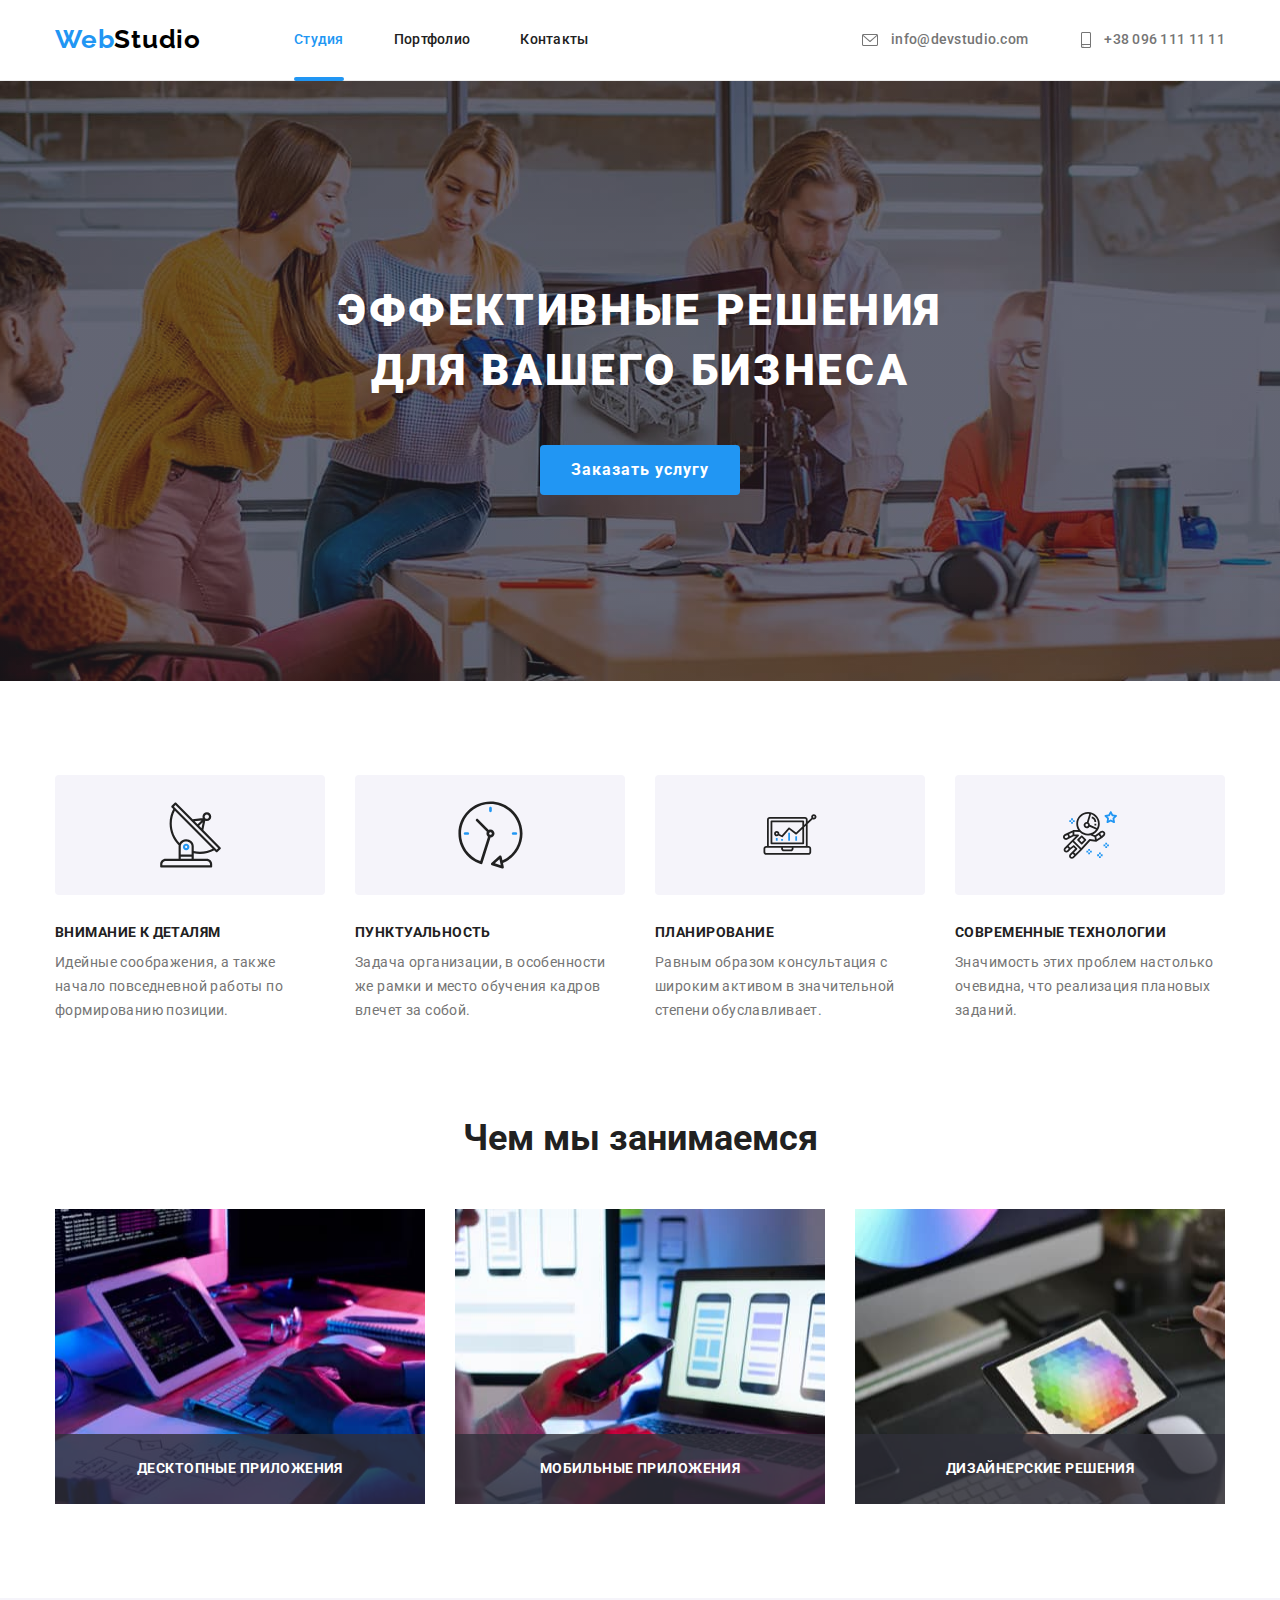
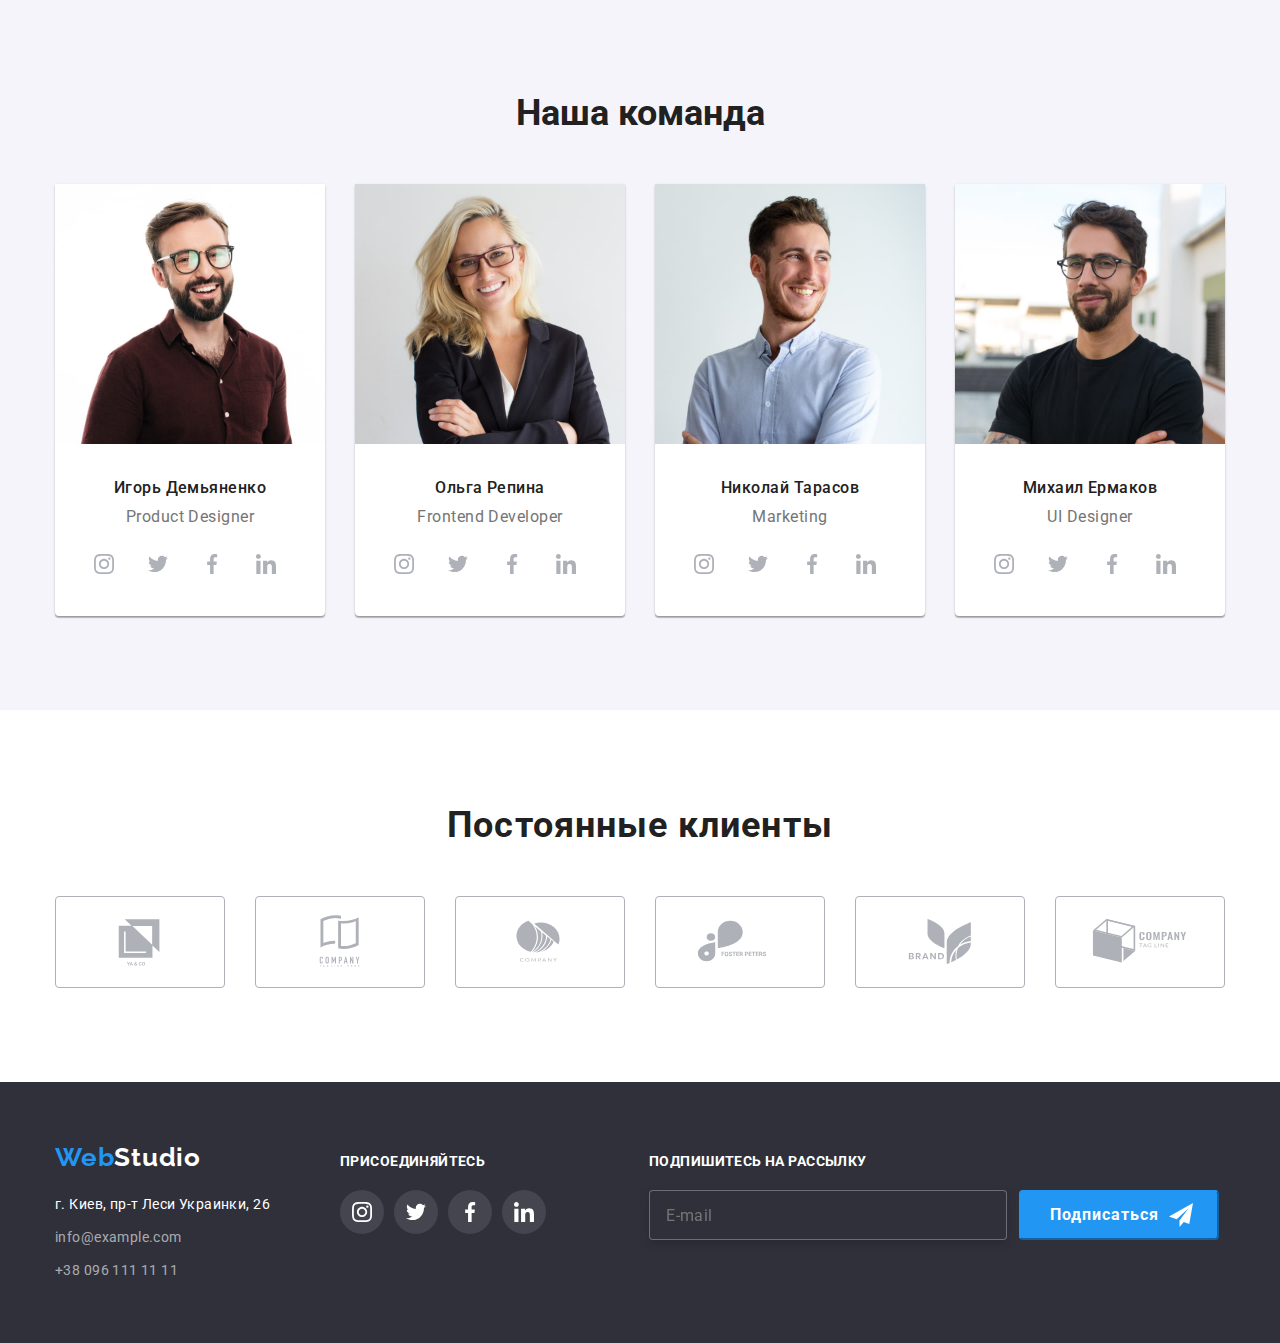
==== index.html @ f4a41630 "copy previous homework" ====
<!DOCTYPE html>
<html lang="ru">
<head>
    <meta charset="UTF-8">
    <meta http-equiv="X-UA-Compatible" content="IE=edge">
    <meta name="viewport" content="width=device-width, initial-scale=1.0">
    <link rel="preconnect" href="https://fonts.googleapis.com">
    <link rel="preconnect" href="https://fonts.gstatic.com" crossorigin>
    <link href="https://fonts.googleapis.com/css2?family=Raleway:wght@700&family=Roboto:wght@400;500;700;900&display=swap"
    rel="stylesheet">
    <link href="https://cdnjs.cloudflare.com/ajax/libs/modern-normalize/1.1.0/modern-normalize.css" rel="stylesheet">
    <link href="css/styles.css" rel="stylesheet">
    <title>Проект</title>
</head>
<body>
    <header class="head">
        <div class="container head-container">
        <nav class="nav-list">
            <a class="logo" href="./index.html" lang="en">
                Web<span class="studio">Studio</span>
            </a>
            <ul class="menu">
                <li class="nav-link"><a href="./index.html" class="navigation-link current">Студия</a></li>
                <li><a href="./portfolio.html" class="navigation-link">Портфолио</a></li>
                <li><a href="./" class="navigation-link">Контакты</a></li>
            </ul>
        </nav>
        <ul class="contact-list">
            <li><a class="mail" href="mailto:info@devstudio.com">
                <svg class="mail-icon" width="16" height="12">
                    <use href="./images/icons.svg#icon-mail"></use>
                </svg> info@devstudio.com</a>
            </li>
            <li><a class="tel" href="tel:+380961111111">
                <svg class="tel-icon" width="10" height="16">
                    <use href="./images/icons.svg#icon-tel"></use>
                </svg>+38 096 111 11 11</a></li>
        </ul>
        </div>
    </header>
    <main>
        <section class="banner">
            <div class="hero-container">
            <h1 class="text-logo">ЭФФЕКТИВНЫЕ РЕШЕНИЯ ДЛЯ ВАШЕГО БИЗНЕСА</h1>
            <button type="button" class="hero-button" data-modal-open>Заказать услугу</button>
            </div>
        </section>

        <section class="section feature-section">
            <div class="container feature-cont">
            <h2 class="visualy-hidden"></h2>
            <ul class="features">
                <li class="feature-list">
                    <div class="feature-icon">
                    <svg class="feature-item" width="65" height="70">
                        <use href="./images/icons.svg#icon-antenna"></use>
                    </svg>
                    </div>
                    <h3>Внимание к деталям</h3>
                    <p>Идейные соображения, а также начало повседневной работы по формированию позиции.</p>
                </li>

                <li class="feature-list">
                    <div class="feature-icon">
                        <svg class="feature-item" width="67" height="70">
                            <use href="./images/icons.svg#icon-clock"></use>
                        </svg>
                    </div>
                    <h3>Пунктуальность</h3>
                    <p>Задача организации, в особенности же рамки и место обучения кадров влечет за собой.</p>
                </li>

                <li class="feature-list">
                    <div class="feature-icon">
                        <svg class="feature-item" width="70" height="53">
                            <use href="./images/icons.svg#icon-diagram" ></use>
                        </svg>
                    </div>
                    <h3>Планирование</h3>
                    <p>Равным образом консультация с широким активом в значительной степени обуславливает.</p>
                </li>

                <li class="feature-list">
                    <div class="feature-icon">
                        <svg class="feature-item" width="54" height="60">
                            <use href="./images/icons.svg#icon-astronaut"></use>
                        </svg>
                    </div>
                    <h3>Современные технологии</h3>
                    <p>Значимость этих проблем настолько очевидна, что реализация плановых заданий.</p>
                </li>
            </ul>
            </div>
        </section>

        <section class="section">
            <div class="container work-container">
            <h2 class="work-header">Чем мы занимаемся</h2>
            <ul class="work-list">
                <li class="work-list-items">
                        <img src="./images/layout.jpg" alt="layout" width="370" height="295">
                        <div class="description">
                            <p>ДЕСКТОПНЫЕ ПРИЛОЖЕНИЯ</p>
                        </div>
                </li>

                <li class="work-list-items">
                <img src="./images/mobile.jpg"
                alt="mobile"
                width="370"
                height="295">
                <div class="description">
                    <p>МОБИЛЬНЫЕ ПРИЛОЖЕНИЯ</p>
                </div>
                </li>

                <li class="work-list-items">
                <img src="./images/design.jpg"
                alt="design"
                width="370"
                height="295">
                <div class="description">
                    <p>ДИЗАЙНЕРСКИЕ РЕШЕНИЯ</p>
                </div>
                </li>
            </ul>
            </div>
        </section>

        <section class="command section">
            <div class="container comm-container">
            <h2 class="comm-header">Наша команда</h2>
            <ul class="comm-list">
            <li class="individ">
                <img src="./images/photo1.jpg" alt="работник1" width="270"/>
                <div class="name-prof">
                <h3>Игорь Демьяненко</h3>
                <p>Product Designer</p>
                    <ul class="social-links">
                    <li class="social-item">
                        <a href="">
                            <svg width="20" height="20">
                                <use href="./images/icons.svg#icon-instagram"></use>
                            </svg>
                        </a>
                    </li>
                    <li class="social-item">
                        <a href="">
                        <svg width="20" height="20" >
                            <use href="./images/icons.svg#icon-twitter"></use>
                            </a>
                        </svg>
                        
                    </li>
                    <li class="social-item">
                        <a href="">
                            <svg width="20" height="20">
                                <use href="./images/icons.svg#icon-facebook"></use>
                            </svg>
                        </a>
                    </li>
                    <li class="social-item">
                        <a href="">
                            <svg  width="20" height="20">
                                <use href="./images/icons.svg#icon-linkedin"></use>
                            </svg>
                        </a>
                    </li>
                    </ul>
                </div>
            </li>
            <li class="individ">
                <img src="./images/photo2.jpg" alt="работник2" width="270"/>
                <div class="name-prof">
                <h3>Ольга Репина</h3>
                <p>Frontend Developer</p>
                    <ul class="social-links">
                        <li class="social-item">
                            <a href="">
                                <svg width="20" height="20">
                                    <use href="./images/icons.svg#icon-instagram"></use>
                                </svg>
                            </a>
                        </li>
                        <li class="social-item">
                            <a href="">
                            <svg width="20" height="20"> 
                                    <use href="./images/icons.svg#icon-twitter"></use>     
                            </svg>
                            </a>
                        </li>
                        <li class="social-item">
                            <a href="">
                                <svg width="20" height="20">
                                    <use href="./images/icons.svg#icon-facebook"></use>
                                </svg>
                            </a>
                        </li>
                        <li class="social-item">
                            <a href="">
                                <svg width="20" height="20">
                                    <use href="./images/icons.svg#icon-linkedin"></use>
                                </svg>
                            </a>
                        </li class="social-item">
                    </ul>
                </div>
            </li>
            <li class="individ">
                <img src="./images/photo3.jpg" alt="работник3" width="270"/>
                <div class="name-prof">
                <h3>Николай Тарасов</h3>
                <p>Marketing</p>
                    <ul class="social-links">
                        <li class="social-item">
                            <a href="" >
                                <svg width="20" height="20">
                                    <use href="./images/icons.svg#icon-instagram"></use>
                                </svg>
                            </a>
                        </li>
                        <li class="social-item">
                            <a href="">
                            <svg width="20" height="20">
                                    <use href="./images/icons.svg#icon-twitter"></use>
                            </svg>
                            </a>
                        </li>
                        <li class="social-item">
                            <a href="">
                                <svg width="20" height="20">
                                    <use href="./images/icons.svg#icon-facebook"></use>
                                </svg>
                            </a>
                        </li>
                        <li class="social-item">
                            <a href="">
                                <svg width="20" height="20">
                                    <use href="./images/icons.svg#icon-linkedin"></use>
                                </svg>
                            </a>
                        </li class="social-item">
                    </ul>
                </div>
            </li>
            <li class="individ">
                <img src="./images/photo4.jpg" alt="работник4" width="270"/>
                <div class="name-prof">       
                <h3>Михаил Ермаков</h3>
                <p>UI Designer</p>
                    <ul class="social-links">
                        <li class="social-item">
                            <a href="">
                                <svg width="20" height="20">
                                    <use href="./images/icons.svg#icon-instagram"></use>
                                </svg>
                            </a>
                        </li>
                        <li class="social-item">
                            <a href="">
                            <svg width="20" height="20">
                                    <use href="./images/icons.svg#icon-twitter"></use>
                            </svg>
                            </a>
                        </li>
                        <li class="social-item">
                            <a href="">
                                <svg width="20" height="20">
                                    <use href="./images/icons.svg#icon-facebook"></use>
                                </svg>
                            </a>
                        </li>
                        <li class="social-item">
                            <a href="">
                                <svg width="20" height="20">
                                    <use href="./images/icons.svg#icon-linkedin"></use>
                                </svg>
                            </a>
                        </li>
                    </ul>
                </div>
            </li>
        </ul>
        </div>
        </section>
        <section class="section">
            <div class="container" >
                <h2 class="client-header">Постоянные клиенты</h2>
                <ul class="client-list">
                    <li class="client-pozition">
                        <a href="">
                        <svg width="106" height="60">
                            <use href="./images/icons.svg#icon-clientone"></use>
                        </svg>
                        </a>
                    </li>
                    <li class="client-pozition">
                        <a href="">
                            <svg width="106" height="60">
                                <use href="./images/icons.svg#icon-clienttwo"></use>
                            </svg>
                        </a>
                    </li>
                    <li class="client-pozition">
                        <a href="">
                            <svg width="106" height="60">
                                <use href="./images/icons.svg#icon-clientthree"></use>
                            </svg>
                        </a>
                    </li>
                    <li class="client-pozition">
                        <a href="">
                            <svg width="106" height="60">
                                <use href="./images/icons.svg#icon-clientfour"></use>
                            </svg>
                        </a>
                    </li>
                    <li class="client-pozition">
                        <a href="">
                            <svg width="106" height="60">
                                <use href="./images/icons.svg#icon-clientfive"></use>
                            </svg>
                        </a>
                    </li>
                    <li class="client-pozition">
                        <a href="">
                            <svg width="106" height="60">
                                <use href="./images/icons.svg#icon-clientsix"></use>
                            </svg>
                        </a>
                    </li>
                </ul>
            </div>
        </section>
    </main>
    <footer class="footer">
            <div class="container foot-container">
                <div>
                <a class="logo" href="/">Web<span class="webfoot">Studio</span></a>
                <address class="adress">
                    <ul class="contacts">
                        <li><a class="atext" href="https://bit.ly/3pXMvUd" target="_blank" rel="noopener noreferrer">г.
                                Киев,
                                пр-т
                                Леси Украинки, 26</a> </li>
                        <li><a class="link" href="mailto:info@devstudio.com">info@example.com</a> </li>
                        <li><a class="link" href="tel:+380961111111">+38 096 111 11 11</a> </li>
                    </ul>
                </address>
                </div>
                <div class="links-container">
                <h3>ПРИСОЕДИНЯЙТЕСЬ</h3>
                <ul class="links-list">
                    <li class="links-item">
                        <a href="">
                            <svg width="20" height="20">
                                <use href="./images/icons.svg#icon-instagram"></use>
                            </svg>
                        </a>
                    </li>
                    <li class="links-item">
                        <a href="">
                            <svg width="20" height="20">
                                <use href="./images/icons.svg#icon-twitter"></use>
                            </svg>
                        </a>
                    </li>
                    <li class="links-item">
                        <a href="">
                            <svg width="20" height="20">
                                <use href="./images/icons.svg#icon-facebook"></use>
                            </svg>
                        </a>
                    </li>
                    <li class="links-item">
                        <a href="">
                            <svg width="20" height="20">
                                <use href="./images/icons.svg#icon-linkedin"></use>
                            </svg>
                        </a>
                    </li>
                </ul>
                </div>
                <div class="email-form">
                    
                        <h3>ПОДПИШИТЕСЬ НА РАССЫЛКУ</h3>
                    <form class="form">
                        <input type="email" name="email" id="user-email" placeholder="E-mail">
                        <button type="submit" class="submit">
                            <span class="submit-text">Подписаться</span>
                            <svg width="24" height="24">
                                <use href="./images/icons.svg#icon-send"></use>
                            </svg>
                        </button>
                    </form>
                    
                </div>
            </div>
                

    </footer>
    <div class="backdrop is-hidden" data-modal>
        <div class="modal">
            <button type="button" class="close" data-modal-close>
                <svg class="close-icon">
                    <use href="./images/icons.svg#icon-close" width="11" height="11"></use>
                </svg>
            </button>
            <p class="modal-title">Оставьте свои данные, мы вам перезвоним</p>
            <form name="feedback-form" class="modal-form">
                <div class="modal-inner">
                    <label for="user-name" class="modal-label">Имя</label>
                    <div class="modal-inner">
                        <input id="user-name" type="text" class="modal-input">
                        <svg class="modal-icon" width="18" height="18">
                            <use href="./images/icons.svg#person-black"></use>
                        </svg>
                    </div>
                </div>
                <div class="modal-inner">
                    <label for="user-name" class="modal-label">Телефон</label>
                    <div class="modal-inner">
                        <input id="user-name" type="tel" class="modal-input">
                        <svg class="modal-icon" width="18" height="18">
                            <use href="./images/icons.svg#phone-black"></use>
                        </svg>
                    </div>
                </div>
                <div class="modal-inner">
                    <label for="user-name" class="modal-label">Почта</label>
                    <div class="modal-inner">
                        <input id="user-name" type="email" class="modal-input">
                        <svg class="modal-icon" width="18" height="18">
                            <use href="./images/icons.svg#email-black"></use>
                        </svg>
                    </div>
                </div>
                <div class="modal-inner">
                    <label for="user-name" class="modal-label">Комментарий</label>
                    <textarea name="comment" class="textarea" placeholder="Введите текст"></textarea>
                </div>
                <label class="checkbox-label">
                    <input type="checkbox" class="checkbox">
                        <svg width="16" height="15" class="checkbox-icon">
                            <use href="./images/icons.svg#iconcheck" class="icon-one" opacity="0"></use>
                            <use href="./images/icons.svg#icon-not-check" class="icon-two" opacity="1" ></use>
                        </svg>
                    <span class="terms-text">
                    Соглашаюсь с рассылкой и принимаю
                    <a href="/" class="terms">Условия договора</a></span>
                </label>
            </form>
            
            <button type="submit" class="submitted">Отправить</button>
            
            
        </div>
    </div>
    <script src="./js/modal.js"></script>
</body>
</html>
---- css/styles.css ----
:root {
    --bodyback: #e5e5e5;
    --headback: #ffffff;
    --footback: #2F303A;
    --textcolor: #757575;
    --headtextcolor: #212121;
    --logocolor: #2196F3;
    --buttoncolor:#2196F3;
    --buttontext:#ffffff;
    --studiocolor:#000000;
    --backforteamlist:#f5f4fa;
    --buttonhover: #188ce8;
    --buttonnohover: #f5f4fa;
    --webfoot:#ffffff;
    --buttonmenucolor:#212121;
    --border-bottom:#ECECEC;
    --iconcolor: #AFB1B8;
    --iconhover:#2196F3;
}
body{
    font-family:'Roboto',sans-serif;
    color: var(--textcolor);
}
/*General*/
a{
    text-decoration: none;
    color: var(--headtextcolor);
}
li{
    list-style-type: none;
}
h1,
h3,
p,
ul,
a {
    margin: 0;
    padding: 0;
    list-style-type: none;
}
.container{
    width: 1200px;
    padding: 0px 15px 0px 15px;
    margin-left: auto;
    margin-right: auto;
    
}

.section{
    padding-top: 94px;
    padding-bottom: 94px;
}

/*index Header */
.head{
    background-color: var(--headback);
    color:var(--headtextcolor);
    font-weight:500;
    font-size:14px;
    line-height:1.14;
    letter-spacing:0.02em;
    border-bottom: 1px solid var(--border-bottom);
}
.logo {
    font-family: 'Raleway';
    font-weight: 700;
    font-size: 26px;
    line-height: 1.19;
    letter-spacing: 0.03em;
    color: var(--logocolor);
    padding-top: 24px;
    padding-bottom: 25px;
}

.studio{
    color: var(--studiocolor);
}
.menu{
    margin-left: 93px;
    
}
.head-container{
    width: 1200px;
    display: flex;
    align-items: center;
    margin-left: auto;
    margin-right: auto;
}
.nav-list{
    display: flex;
    align-items: center;
   
    
}
.nav-list>ul{
    display: flex;
    align-items: center;
}

.contact-list{
    display: flex;
    margin-left: auto;
}
.mail{
    display: flex;
    align-items: center;
    color: var(--textcolor);
    transition:color 250ms cubic-bezier(0.4, 0, 0.2, 1);
}
.mail-icon{
    fill:var(--textcolor);
    width: 22px;
    height:16px;
    margin-right: 10px;
    transition: stroke 250ms cubic-bezier(0.4, 0, 0.2, 1);
}
.mail:hover,.mail:focus{
    stroke: var(--logocolor);
    stroke-width: 2px;
}
.navigation-link.current{
    color: var(--logocolor);
    transition: color 250ms cubic-bezier(0.4, 0, 0.2, 1);
}
.nav-link{
    position: relative;
}
.nav-link::after{
    
    display: block;
    position: absolute;
    content: '';
    margin-top: 29px;
    height: 4px;
    width: 100%;
    background-color: var(--logocolor);
    border-radius: 2px;
}
.menu>li:not(:first-child){
    margin-left: 50px;
}
.navigation-link{
    transition: color 250ms cubic-bezier(0.4, 0, 0.2, 1);
}
.navigation-link:focus,.navigation-link:hover{
    color: var(--logocolor);
}
.contact-list{
    margin-right: 0;
    margin-left: auto;
}
.mail:hover,.mail:focus{
    color: var(--logocolor);
}
.tel:hover,
.tel:focus {
    color: var(--logocolor);
}
.tel{
    display: flex;
    align-items: center;
    color: var(--textcolor);
    margin-left: 50px;
    transition: color 250ms cubic-bezier(0.4, 0, 0.2, 1),
    stroke 250ms cubic-bezier(0.4, 0, 0.2, 1);

}
.tel-icon{
    fill: currentColor;
    width: 16px;
    height: 16px;
    margin-right: 10px;
    transition: fill 250ms cubic-bezier(0.4, 0, 0.2, 1),
    stroke 250ms cubic-bezier(0.4, 0, 0.2, 1);
}
.tel:hover,.tel:focus{
    fill:var(--logocolor);
    stroke: var(--logocolor);
    stroke-width: 2px;
}

/* Main */

.banner{
    margin-left: auto;
    margin-right: auto;
    padding-top: 200px;
    padding-bottom: 200px;
    
    background-image: linear-gradient(to right, rgba(47, 48, 58, 0.4), rgba(47, 48, 58, 0.4)), url('../images/command.jpg');
    height: 600px;
    max-width: 1600px;
    background-size: cover;
    background-position: center;
    background-repeat: no-repeat;
    background-color: var(--footback);
    
    font-weight:900;
    font-size: 44px;
    line-height:1.36;
    letter-spacing: 0.06em;
    text-transform: uppercase;
    color: var(--headback);
    
}
.visualy-hidden{
    position: absolute;
    width: 1px;
    height: 1px;
    margin: -1px;
    border: 0;
    padding: 0;
 
    white-space: nowrap;
    clip-path: inset(100%);
    clip: rect(0 0 0 0);
    overflow: hidden;
}
.hero-container{
    margin-left: auto;
    margin-right: auto;
    text-align: center;
}
.text-logo{
    margin: 0 auto;
    display: block;
    width: 696px;
    font-weight: 900;
    font-size: 44px;
    line-height: 1.36;
    margin-bottom: 30px;
}
.hero-button{
    margin: 0 auto;
    width: 200px;
    height: 50px;
    outline-style: none;
    border-width: 0px;
    min-width: 200px;
    cursor: pointer;
        background: var(--buttoncolor);
        color: var(--buttontext);
        font-family: 'Roboto';
        font-weight: 700;
        font-size: 16px;
        line-height: 1.9;
        text-align: center;
        letter-spacing: 0.06em;
        border-radius: 4px;
    transition: color 250ms cubic-bezier(0.4, 0, 0.2, 1),
    box-shadow 250ms cubic-bezier(0.4, 0, 0.2, 1),
    background-color 250ms cubic-bezier(0.4, 0, 0.2, 1);
}
.hero-button:hover,
.hero-button:focus{
    box-shadow: 0px 4px 4px rgba(0, 0, 0, 0.15);
    background-color: var(--buttonhover);
    color:var(--headback);
}
.feature-section{
    padding-bottom: 0;
}
.feature-cont{
    display: flex;
    align-items: center;
    margin-left: auto;
    margin-right: auto;
    
}
.features{
    display: flex;
    align-items: left;
    padding: 0;
    margin: 0;
    list-style: none;
}
.features>.feature-list{
    flex-basis: calc(100%/4);
}
.features>.feature-list:not(:last-child){
    margin-right:30px;
}
.feature-icon{
    display: flex;
    align-items: center;
    justify-content: center;
    width: 270px;
    height: 120px;
    background-color: var(--backforteamlist);
    margin-bottom: 30px;
    border-radius: 4px;
    
}
.feature-item{
    fill: currentColor;
}

.features h3{
    color:var(--headtextcolor);
    font-weight: 700;
    font-size: 14px;
    line-height: 1.14;
    letter-spacing: 0.03em;
    text-transform: uppercase;
}
.features p{
    width: 270px;
    margin-top: 10px;
    color: var(--textcolor);
    font-size: 14px;
    line-height: 1.71;
    letter-spacing: 0.03em;
}
/*Работа*/
.work-container{
    display: block;
    width: 1200px;
    margin-left: auto;
    margin-right: auto;
}
.work-header{
    color: var(--headtextcolor);
    font-weight: 700;
    font-size: 36px;
    line-height: 1.17;
    text-align: center;
    margin-bottom: 50px;
    margin-top: 0;
}
.work-list{
    display: flex;
    padding: 0;
}
.work-list-items{
    display: flex;
    align-items: center;
    flex-basis: calc(100/3);
    position: relative;

}
.work-list-items:not(:last-child) {
    margin-right: 30px;
}
.description{
    position: absolute;
    bottom: 0;
    right: 0;
    width: 100%;

    padding-top: 27px;
    padding-bottom: 27px;
    font-weight: 700;
    font-size: 14px;
    line-height: 1.14;
    text-align: center;
    letter-spacing: 0.03em;
    text-transform: uppercase;
    color: var(--buttontext);
    background: rgba(47, 48, 58, 0.8);
}
/*Команда*/
.command{
    background-color: var(--backforteamlist);
    padding-bottom: 94px;
}
.comm-container{
    margin-left: auto;
    margin-right: auto;
}
.command h3{
    font-weight: 500;
    font-size: 16px;
    line-height: 1.19;
    letter-spacing: 0.03em;
    color: var(--headtextcolor);
    margin-bottom: 10px;
}
.command p{
    font-size: 16px;
    line-height: 1.19;
    letter-spacing:0.03em;
    color: var(--textcolor);
    margin-bottom: 16px;
}
.comm-header{
    color: var(--headtextcolor);
    font-weight: 700;
    font-size: 36px;
    line-height: 1.17;
    text-align: center;
    margin-top: 0;
    margin-bottom: 50px;
    
}
.comm-list{
    display: flex;
    
}
.individ{
    text-align: center;
    display: block;
    box-shadow: 0px 1px 3px rgba(0, 0, 0, 0.12), 0px 1px 1px rgba(0, 0, 0, 0.14), 0px 2px 1px rgba(0, 0, 0, 0.2);
    border-radius: 0px 0px 4px 4px;
    background: var(--webfoot);
}
.individ:not(:last-child){
    margin-right: 30px;
}
.name-prof{
    padding-top: 30px;
    padding-bottom: 30px;
    
}

.social-links{
    display: flex;
    padding: 0;
    align-items: center;
    justify-content: center;
    
    
}
.social-item{
    display: flex;
    width: 44px;
    height: 44px;
    margin-right: 10px;
    background-color: var(--buttontext);
    border-radius: 50%;
    
    
}
.social-item>a{
    display: flex;
    width: 100%;
    height: 100%;
    align-items: center;
    justify-content: center;
    border-radius: 50%;
    fill: var(--iconcolor);
    transition: fill 250ms cubic-bezier(0.4, 0, 0.2, 1),
    background-color 250ms cubic-bezier(0.4, 0, 0.2, 1);
   

}
.social-item>a:hover,
.social-item>a:focus{
    fill: var(--buttontext);
    background-color: var(--iconhover);
    
}
.client-header{
    margin-top: 0;
    margin-bottom: 50px;
    text-align: center;

    color: var(--headtextcolor);
    font-weight: 700;
    font-size: 36px;
    line-height: 1.17;
    letter-spacing: 0.03em;
}
.client-list{
    display: flex;
    flex-basis: calc(100%/6);
    

    
}
.client-pozition{
    display:flex;
    
    width: 170px;
    height: 92px;
    transition:border-color 250ms cubic-bezier(0.4, 0, 0.2, 1);
}
.client-pozition:not(:last-child){
    margin-right: 30px;
}
.client-pozition:hover{
    border-color: var(--iconhover);
}
.client-pozition:focus{
    border-color: var(--iconhover);
}
.client-pozition>a{
    display: flex;
    cursor: pointer;
    width: 100%;
    height: 100%;
    border-radius: 4px;
    border: 1px solid var(--iconcolor);
    align-items: center;
    justify-content: center;
    fill: var(--iconcolor);
    transition: fill 250ms cubic-bezier(0.4, 0, 0.2, 1),
    border-color 250ms cubic-bezier(0.4, 0, 0.2, 1);

}
.client-pozition>a:hover,.client-pozition>a:focus{
    fill: var(--iconhover);
    border-color: var(--iconhover);
    
}
.footer{
display: flex;
background-color: var(--footback);
padding-top: 60px;
padding-bottom: 60px;
transition: text-decoration 250ms cubic-bezier(0.4, 0, 0.2, 1),
text-decoration-color 250ms cubic-bezier(0.4, 0, 0.2, 1);

}
.foot-container{
    display: flex;
    margin-left: auto;
    margin-right: auto;
}
.webfoot{
    color: var(--webfoot);
}
.adress{
    list-style: none;
    font-style: normal;
    font-size: 14px;
    line-height: 1.71;
    letter-spacing: 0.03em;
    color: rgba(255, 255, 255,0.6);
    margin-top: 20px;  
}
.contacts{
    list-style: none;
}
.contacts>li:not(:last-child){
    margin-bottom: 9px;
}

.atext{
    font-size: 14px;
    line-height: 1.71;
    letter-spacing: 0.03em;
    color: var(--headback);
    text-decoration: none;
    margin-bottom: 9px;
}
.link{
    font-size: 14px;
    line-height: 1.71;
    letter-spacing: 0.03em;
    color: rgba(255, 255, 255, 0.6);
}
.links-container{
    padding: 0;
    margin-left: 70px;
    margin-top: 12px;
}  
.links-container>h3{
    font-weight: 700;
    font-size: 14px;
    line-height: 1.14;
    letter-spacing: 0.03em;
    text-transform: uppercase;
    color: var(--buttontext);
}
.links-list{
    display: flex;
    margin-top: 20px;
}
.links-item{
    display: flex;
    margin-right: 10px;
    width: 44px;
    height: 44px;
    background-color: rgba(255, 255, 255, 0.1);
    border-radius: 50%;
    transition: background-color 250ms cubic-bezier(0.4, 0, 0.2, 1);
   
}
.links-item>a{
    display: flex;
    width: 100%;
    height: 100%;
    align-items: center;
    justify-content: center;
    fill: var(--buttontext);
    border-radius: 50%;
    transition: background-color 250ms cubic-bezier(0.4, 0, 0.2, 1);

}
.links-item:hover,.links-item:focus{
    background-color: var(--iconhover);
}
.links-item>a:hover,.links-item>a:focus{
    background-color: var(--iconhover);
    
}
.footer a:hover,
.footer a:focus{
    text-decoration: underline;
    text-decoration-color: var(--buttonhover);
}
.email-form{
    margin-left: 93px;
    margin-top: 12px;
    
}
.form{
    display: flex;
}
.email-form h3{
    font-weight: 700;
    font-size: 14px;
    line-height: 1.14;
    letter-spacing: 0.03em;
    text-transform: uppercase;
    color: var(--buttontext);
    margin-bottom: 20px;
}
.form input{
    width: 358px;
    height: 50px;
    left: 815px;
    top: 2787px;
    padding-top: 15px;
    padding-left: 16px;
    padding-bottom: 15px;

    background: #2F303A;
    border: 1px solid rgba(255, 255, 255, 0.3);
    filter: drop-shadow(0px 4px 4px rgba(0, 0, 0, 0.15));
    border-radius: 4px;

    font-weight: 400;
    font-size: 16px;
    line-height: 1.25;
    /* identical to box height, or 125% */
    display: flex;
    align-items: center;
    letter-spacing: 0.03em;
    color: rgba(255, 255, 255, 0.6);
}
.submit{
    cursor: pointer;
    display: flex;
    margin-left: 12px;
    width: 200px;
    height: 50px;
    padding-top: 10px;
    padding-bottom: 10px;
    padding-left: 29px;

    align-items: center;
    background: #2196F3;
    border-radius: 4px;
    border-color: #2196F3;
    fill: var(--webfoot);

    transition: color 250ms cubic-bezier(0.4, 0, 0.2, 1),
    box-shadow 250ms cubic-bezier(0.4, 0, 0.2, 1),
    background-color 250ms cubic-bezier(0.4, 0, 0.2, 1);
}
.submit:hover,.submit:focus{
    box-shadow: 0px 4px 4px rgba(0, 0, 0, 0.15);
    background-color: var(--buttonhover);
    color: var(--headback);
}
.submit-text{
    margin-right: 10px;
    font-weight: 700;
        font-size: 16px;
        line-height: 1.9;
        letter-spacing: 0.06em;
        color: #FFFFFF;
}

.backdrop {
    position: fixed;
    top: 0;
    left: 0;
    width: 100%;
    height: 100%;

    background: rgba(0, 0, 0, 0.2);
    opacity: 1;
    transition: opacity 250ms cubic-bezier(0.4, 0, 0.2, 1);

}

.backdrop.is-hidden {
    visibility: 0;
    opacity: 0;
    pointer-events: none;

}

.modal {
    position: absolute;
    top: 50%;
    left: 50%;
    transform: translate(-50%, -50%) scale(1);
    transition: transform 250ms cubic-bezier(0.4, 0, 0.2, 1);

    width: 528px;
    padding: 40px;
    max-height: 581px;
    height: 100%;
    background: #fff;
    box-shadow: 0px 1px 3px rgba(0, 0, 0, 0.12), 0px 1px 1px rgba(0, 0, 0, 0.14), 0px 2px 1px rgba(0, 0, 0, 0.2);
    border-radius: 4px;
}

.modal-title{
    font-weight: 700;
    font-size: 20px;
    line-height: 1.15;
    text-align: center;
    letter-spacing: 0.03em;
    color: #212121;

    margin-bottom: 12px;
}
.modal-form{
    display: flex;
    flex-direction: column;
}
.modal-label{
    position: relative;
    font-weight: 400;
    font-size: 12px;
    line-height: 1.17;
    letter-spacing: 0.01em;
    color: #757575;
    margin-bottom: 4px;
    
}
.modal-inner{
    display: flex;
    flex-direction: column;
    position: relative;
    width: 100%;
    
}
.modal-inner:not(:last-child){
    margin-bottom: 10px;
}
.modal-input{
    height: 40px;
    padding-left: 42px;
    border: 1px solid rgba(33, 33, 33, 0.2);
    border-radius: 4px;
    transition: border 250ms cubic-bezier(0.4, 0, 0.2, 1);
    cursor: pointer;
}
.modal-icon{
    width: 18px;
    height: 18px;
    position: absolute;
    top: 50%;
    transform: translateY(-50%);
    left: 15px;
    transition: fill 250ms cubic-bezier(0.4, 0, 0.2, 1);
    
}
.modal-input:focus,
.modal-input:hover{
    border-color: var(--iconhover);
}
.modal-input:focus + .modal-icon,
.modal-input:hover + .modal-icon {
    fill: var(--iconhover);
}

.textarea{
    height: 120px;
    resize: none;
    cursor: pointer;
    padding: 12px 16px;
    margin-bottom: 20px;
    transition: border-color 250ms cubic-bezier(0.4, 0, 0.2, 1);
    border: 1px solid rgba(33, 33, 33, 0.2);
    border-radius: 4px;
}
.textarea::placeholder{
    font-weight: 400;
    font-size: 12px;
    line-height: 1.17;
    letter-spacing: 0.01em;
    color: rgba(117, 117, 117, 0.5);
}
.textarea:hover,
.textarea:focus{
    border-color: var(--iconhover);
}
.checkbox-label{
    display: inline;
position: relative;
    display: flex;
    margin-bottom: 30px;
   
}
.checkbox{
    display: inline;
    appearance: none;
}
.checkbox-icon{
    position: absolute;
    top: 50%;
    transform: translateY(-50%);
        width: 16px;
        height: 15px;
    margin-right: 5px;
    margin-left: 12px;
        
}
.terms-text{
    margin-left: 36px;
    font-weight: 400;
    font-size: 14px;
    line-height: 1.71;
    letter-spacing: 0.03em;
    color: var(--textcolor);
    text-align: center;
}
.checkbox:checked+.checkbox-icon .icon-one {
    opacity: 1
}
.checkbox:checked+.checkbox-icon .icon-two {
    opacity: 0
}
.terms{
    text-decoration: underline;
    margin-left: 1px;
    color: var(--buttoncolor);
}
.submitted{
    background: var(--buttoncolor);
    border-color: var(--buttoncolor);
    border-radius: 4px;
    padding: 10px 55px;
    display: flex;
    margin-left: auto;
    margin-right: auto;

    font-weight: 700;
    font-size: 16px;
    line-height: 30px;
    text-align: center;
    letter-spacing: 0.06em;
    color: var(--buttontext);
    transition: background 250ms cubic-bezier(0.4, 0, 0.2, 1);

}
.submitted:hover,.submitted:focus{
    background: var(--buttonhover);
    box-shadow: 0px 4px 4px rgba(0, 0, 0, 0.15);

}
.backdrop.is-hidden .modal{
    transform: translate(-50%, -50%) scale(1.1);
}

.close {
    position: absolute;
    display: flex;
    top: 8px;
    right: 8px;
    transform: translate(-8%, -8%);
    justify-content: center;
    align-items: center;
    border-radius: 50%;
    width: 30px;
    height: 30px;
    background: #fff;
    border: 1px solid rgba(0, 0, 0, 0.1);
    cursor: pointer;
}

.close-icon {
    display: flex;
    width: 11px;
    height: 11px;
    fill: black;
}

.close:hover .close-icon,
.close:focus .close-icon {
    fill: var(--buttoncolor);
}


/* Portfolio*/

.menu-button{
    display: flex;
    justify-content: center;
    margin-bottom: 50px;
    
    
}
.menu-item{
    display: flex;
    margin-right: 8px;
}
.menu-item>button {
    cursor: pointer;
    background: var(--buttonnohover);
    color: var(--buttonmenucolor);
    font-weight: 500;
    font-size: 16px;
    line-height: 1.62;
    text-align: center;
    letter-spacing: 0.03em;
    border-radius: 4px;
    border-color: var(--buttonnohover);

    padding: 6px 22px;
    border-width: 0px;
    transition: color 250ms cubic-bezier(0.4, 0, 0.2, 1),
    background-color 250ms cubic-bezier(0.4, 0, 0.2, 1),
    box-shadow 250ms cubic-bezier(0.4, 0, 0.2, 1);
}
.menu-item>button:hover,
.menu-item>button:focus,
.menu-item>button.current{
    color: var(--headback);
    background-color: var(--buttonhover);
    box-shadow: 0px 3px 1px rgba(0, 0, 0, 0.1), 0px 1px 2px rgba(0, 0, 0, 0.08), 0px 2px 2px rgba(0, 0, 0, 0.12);
    
}

.examples{
    display: flex;
    background: var(--headback);
    padding: 0;
    list-style: none;
    flex-wrap: wrap;
    margin-right:-30px ;
    margin-top: -30px;
    
}
.item{
    
    display: inline-block;
    border: 1px solid #EEEEEE;
    flex-basis: calc(100% / 3 -30px);
    margin-right: 30px;
    margin-top: 30px;
    transition: box-shadow 250ms cubic-bezier(0.4, 0, 0.2, 1),
    transform 250ms cubic-bezier(0.4, 0, 0.2, 1);
}
.thumb{
    position: relative;
    overflow: hidden;
}
.item:nth-child(3n){
    margin-right: 0;
}
.item:hover,.item:focus{
    box-shadow: 0px 3px 1px rgba(0, 0, 0, 0.1), 0px 1px 2px rgba(0, 0, 0, 0.08), 0px 2px 2px rgba(0, 0, 0, 0.12);
}
.item:hover .overlay{
    transform: translateY(0);
}
.item-text{
    padding-top: 20px;
    padding-right: 24px;
    padding-bottom: 20px;
    padding-left: 24px;
}
.item-text>h3{
    font-weight: 700;
    font-size: 18px;
    line-height:2;
    letter-spacing: 0.06em;
    color: var(--headtextcolor);
}
.item-text>p{
    font-size: 16px;
    line-height: 1.9;
    letter-spacing: 0.03em;
    color: var(--textcolor);

}
.overlay{
    position: absolute;
    top: 0;
    left: 0;
    width: 100%;
    height: 100%;

    transform: translateY(100%);
    transition: transform 250ms cubic-bezier(0.4, 0, 0.2, 1),
    opacity 250ms cubic-bezier(0.4, 0, 0.2, 1);;
    
    font-weight: 400;
    font-size: 18px;
    line-height: 1.6;
    letter-spacing: 0.03em;
    text-align: left;
    padding-top: 63px;
    padding-bottom: 63px;
    padding-left: 24px;
    background-color: rgba(33, 150, 243, 0.9);
    color: #FFFFFF;
}
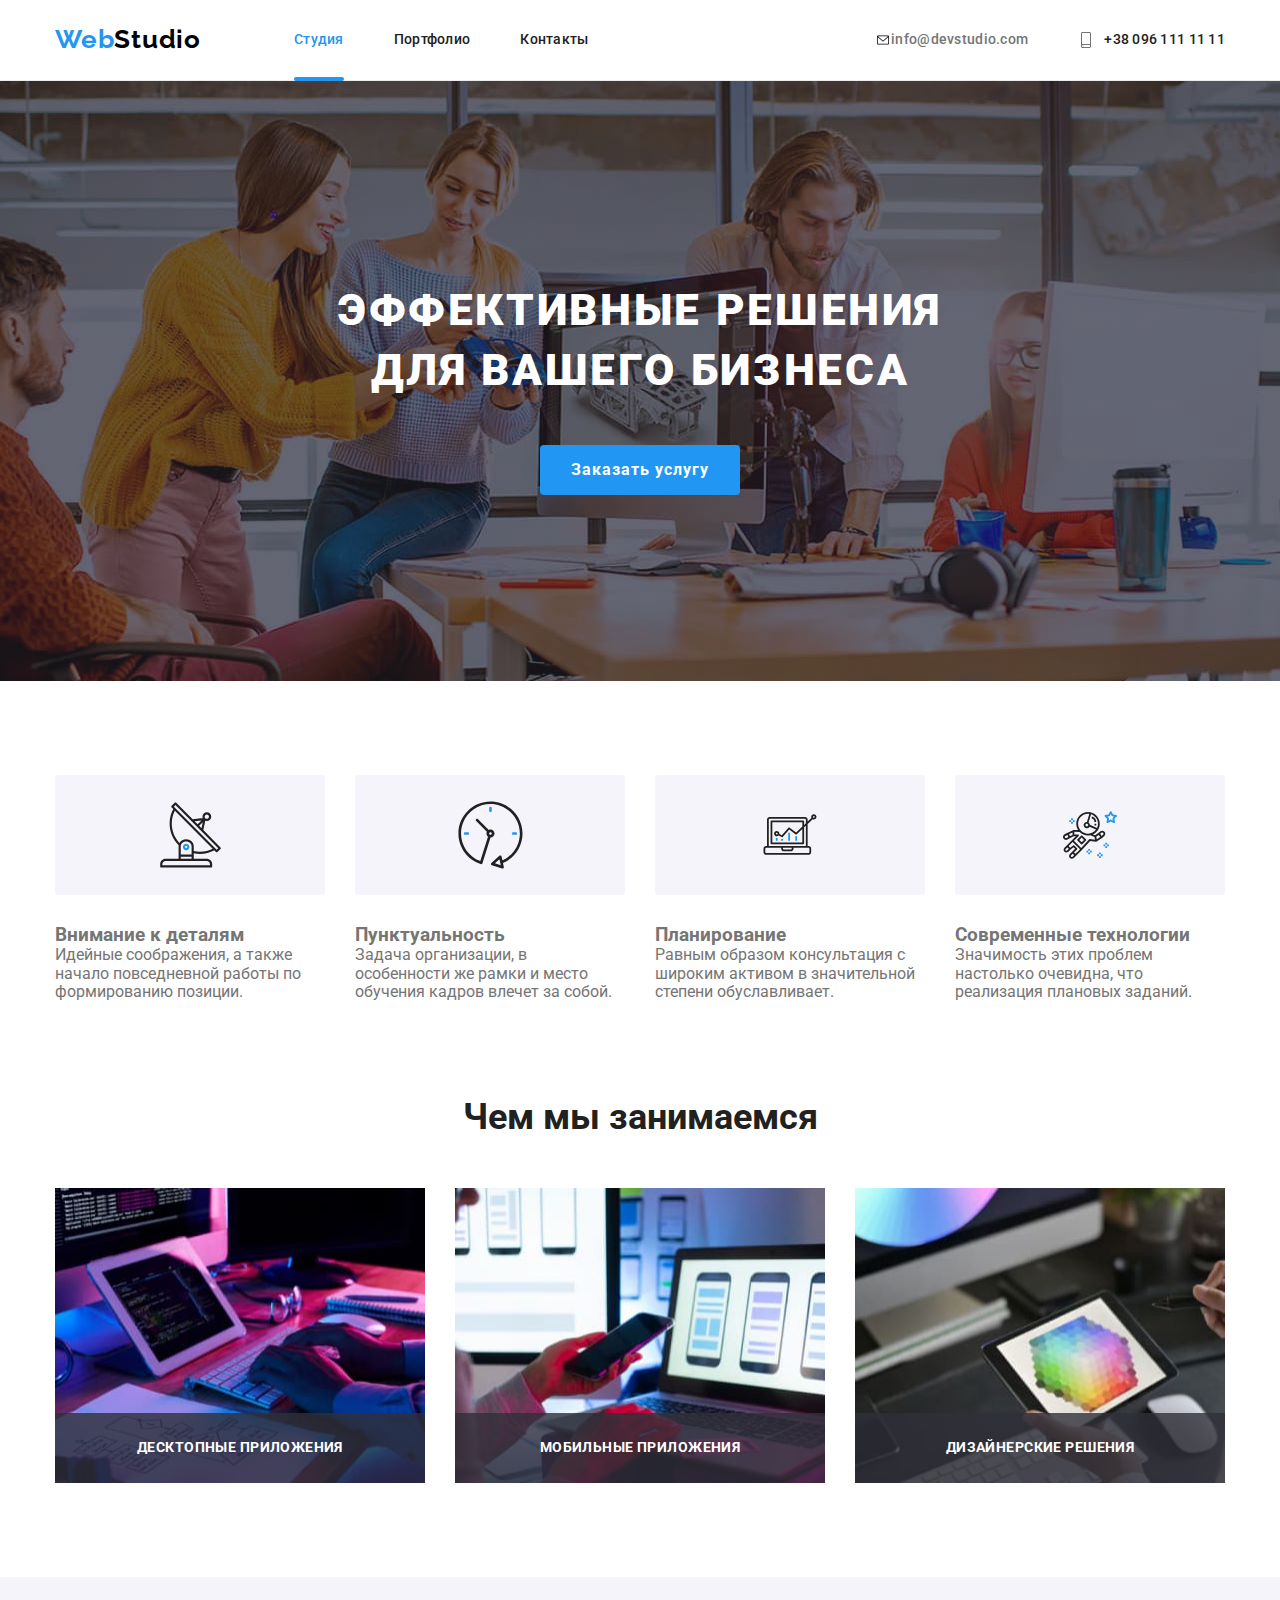
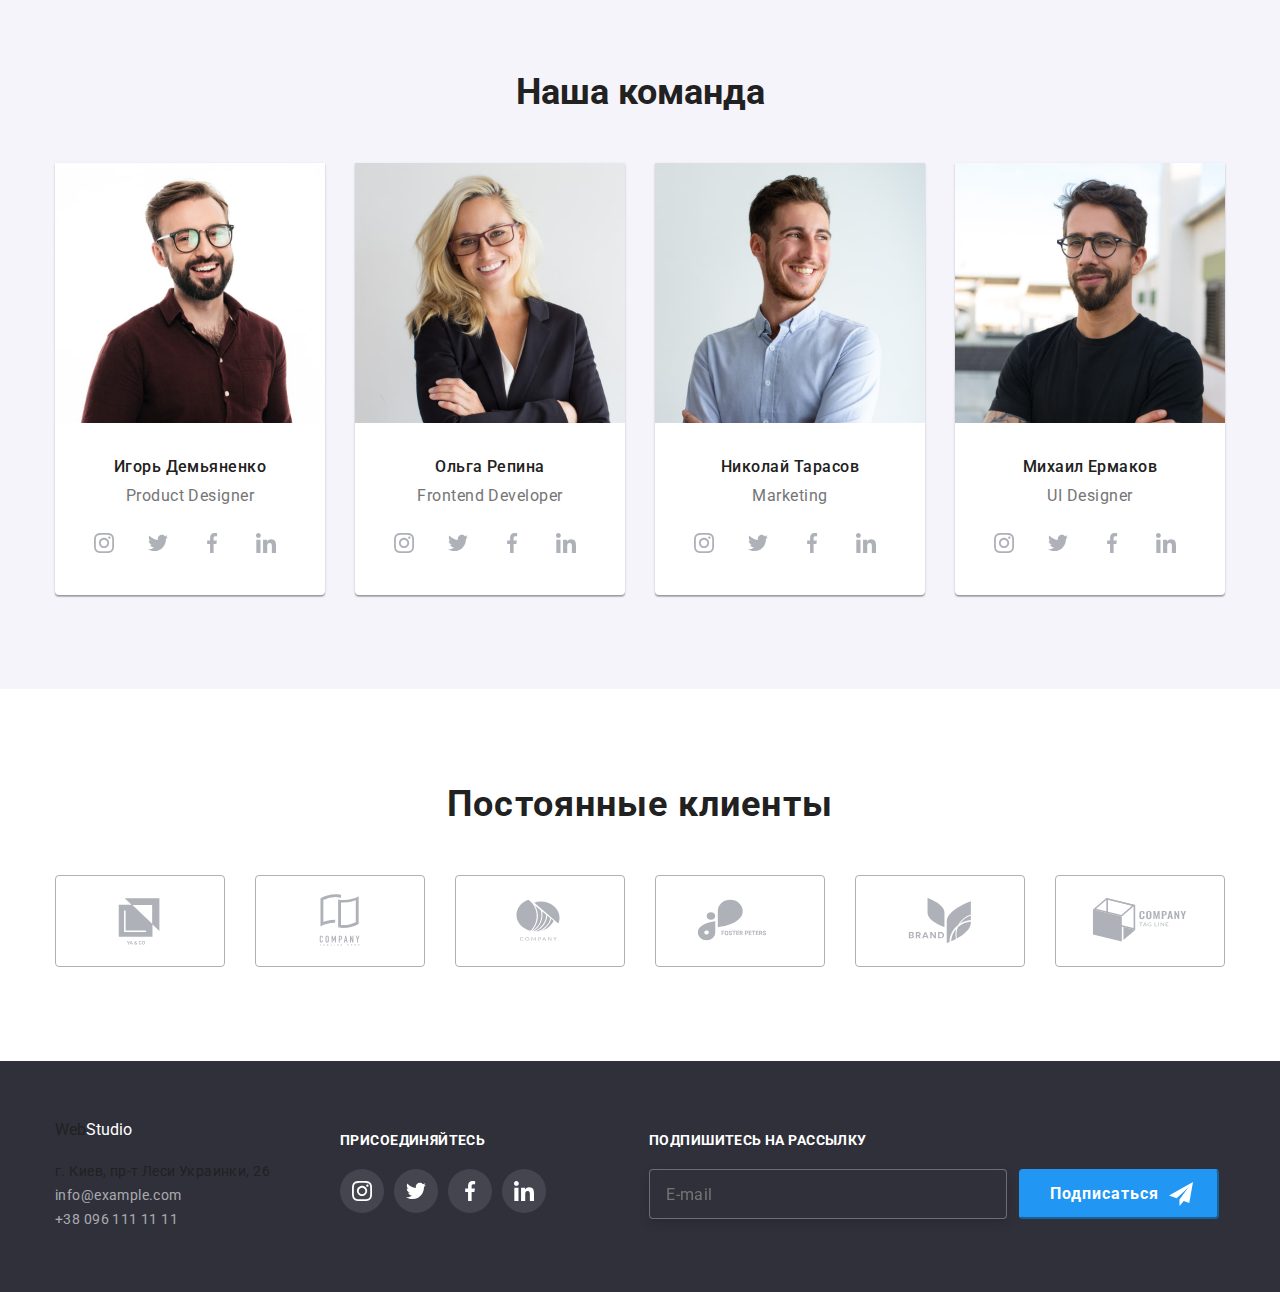
==== commit 5fe46a6c: "bem for site" ====
--- a/index.html
+++ b/index.html
@@ -9,23 +9,23 @@
     <link href="https://fonts.googleapis.com/css2?family=Raleway:wght@700&family=Roboto:wght@400;500;700;900&display=swap"
     rel="stylesheet">
     <link href="https://cdnjs.cloudflare.com/ajax/libs/modern-normalize/1.1.0/modern-normalize.css" rel="stylesheet">
-    <link href="css/styles.css" rel="stylesheet">
+    <link href="./css/main.min.css" rel="stylesheet">
     <title>Проект</title>
 </head>
 <body>
     <header class="head">
         <div class="container head-container">
-        <nav class="nav-list">
-            <a class="logo" href="./index.html" lang="en">
+        <nav class="head-container__nav-list">
+            <a class="head-container__logo" href="./index.html" lang="en">
                 Web<span class="studio">Studio</span>
             </a>
-            <ul class="menu">
-                <li class="nav-link"><a href="./index.html" class="navigation-link current">Студия</a></li>
+            <ul class="head-container__menu">
+                <li class="nav-link"><a href="./index.html" class="navigation-link--current">Студия</a></li>
                 <li><a href="./portfolio.html" class="navigation-link">Портфолио</a></li>
                 <li><a href="./" class="navigation-link">Контакты</a></li>
             </ul>
         </nav>
-        <ul class="contact-list">
+        <ul class="head-container__contact-list">
             <li><a class="mail" href="mailto:info@devstudio.com">
                 <svg class="mail-icon" width="16" height="12">
                     <use href="./images/icons.svg#icon-mail"></use>
@@ -41,18 +41,18 @@
     <main>
         <section class="banner">
             <div class="hero-container">
-            <h1 class="text-logo">ЭФФЕКТИВНЫЕ РЕШЕНИЯ ДЛЯ ВАШЕГО БИЗНЕСА</h1>
-            <button type="button" class="hero-button" data-modal-open>Заказать услугу</button>
+            <h1 class="hero-container__text-logo">ЭФФЕКТИВНЫЕ РЕШЕНИЯ ДЛЯ ВАШЕГО БИЗНЕСА</h1>
+            <button type="button" class="hero-container__hero-button" data-modal-open>Заказать услугу</button>
             </div>
         </section>
 
         <section class="section feature-section">
             <div class="container feature-cont">
             <h2 class="visualy-hidden"></h2>
-            <ul class="features">
+            <ul class="feature-cont__features">
                 <li class="feature-list">
-                    <div class="feature-icon">
-                    <svg class="feature-item" width="65" height="70">
+                    <div class="feature-list__feature-icon">
+                    <svg class="feature-list__feature-item" width="65" height="70">
                         <use href="./images/icons.svg#icon-antenna"></use>
                     </svg>
                     </div>
@@ -61,8 +61,8 @@
                 </li>
 
                 <li class="feature-list">
-                    <div class="feature-icon">
-                        <svg class="feature-item" width="67" height="70">
+                    <div class="feature-list__feature-icon">
+                        <svg class="feature-list__feature-item" width="67" height="70">
                             <use href="./images/icons.svg#icon-clock"></use>
                         </svg>
                     </div>
@@ -71,8 +71,8 @@
                 </li>
 
                 <li class="feature-list">
-                    <div class="feature-icon">
-                        <svg class="feature-item" width="70" height="53">
+                    <div class="feature-list__feature-icon">
+                        <svg class="feature-list__feature-item" width="70" height="53">
                             <use href="./images/icons.svg#icon-diagram" ></use>
                         </svg>
                     </div>
@@ -81,8 +81,8 @@
                 </li>
 
                 <li class="feature-list">
-                    <div class="feature-icon">
-                        <svg class="feature-item" width="54" height="60">
+                    <div class="feature-list__feature-icon">
+                        <svg class="feature-list__feature-item" width="54" height="60">
                             <use href="./images/icons.svg#icon-astronaut"></use>
                         </svg>
                     </div>
@@ -95,8 +95,8 @@
 
         <section class="section">
             <div class="container work-container">
-            <h2 class="work-header">Чем мы занимаемся</h2>
-            <ul class="work-list">
+            <h2 class="work-container__work-header">Чем мы занимаемся</h2>
+            <ul class="work-container__work-list">
                 <li class="work-list-items">
                         <img src="./images/layout.jpg" alt="layout" width="370" height="295">
                         <div class="description">
@@ -129,9 +129,9 @@
 
         <section class="command section">
             <div class="container comm-container">
-            <h2 class="comm-header">Наша команда</h2>
+            <h2 class="comm-container__comm-header">Наша команда</h2>
             <ul class="comm-list">
-            <li class="individ">
+            <li class="comm-list__individ">
                 <img src="./images/photo1.jpg" alt="работник1" width="270"/>
                 <div class="name-prof">
                 <h3>Игорь Демьяненко</h3>
@@ -169,7 +169,7 @@
                     </ul>
                 </div>
             </li>
-            <li class="individ">
+            <li class="comm-list__individ">
                 <img src="./images/photo2.jpg" alt="работник2" width="270"/>
                 <div class="name-prof">
                 <h3>Ольга Репина</h3>
@@ -206,7 +206,7 @@
                     </ul>
                 </div>
             </li>
-            <li class="individ">
+            <li class="comm-list__individ">
                 <img src="./images/photo3.jpg" alt="работник3" width="270"/>
                 <div class="name-prof">
                 <h3>Николай Тарасов</h3>
@@ -243,7 +243,7 @@
                     </ul>
                 </div>
             </li>
-            <li class="individ">
+            <li class="comm-list__individ">
                 <img src="./images/photo4.jpg" alt="работник4" width="270"/>
                 <div class="name-prof">       
                 <h3>Михаил Ермаков</h3>
@@ -284,45 +284,45 @@
         </div>
         </section>
         <section class="section">
-            <div class="container" >
-                <h2 class="client-header">Постоянные клиенты</h2>
+            <div class="container clients-container" >
+                <h2 class="clients-container__client-header">Постоянные клиенты</h2>
                 <ul class="client-list">
-                    <li class="client-pozition">
+                    <li class="client-list__client-pozition">
                         <a href="">
                         <svg width="106" height="60">
                             <use href="./images/icons.svg#icon-clientone"></use>
                         </svg>
                         </a>
                     </li>
-                    <li class="client-pozition">
+                    <li class="client-list__client-pozition">
                         <a href="">
                             <svg width="106" height="60">
                                 <use href="./images/icons.svg#icon-clienttwo"></use>
                             </svg>
                         </a>
                     </li>
-                    <li class="client-pozition">
+                    <li class="client-list__client-pozition">
                         <a href="">
                             <svg width="106" height="60">
                                 <use href="./images/icons.svg#icon-clientthree"></use>
                             </svg>
                         </a>
                     </li>
-                    <li class="client-pozition">
+                    <li class="client-list__client-pozition">
                         <a href="">
                             <svg width="106" height="60">
                                 <use href="./images/icons.svg#icon-clientfour"></use>
                             </svg>
                         </a>
                     </li>
-                    <li class="client-pozition">
+                    <li class="client-list__client-pozition">
                         <a href="">
                             <svg width="106" height="60">
                                 <use href="./images/icons.svg#icon-clientfive"></use>
                             </svg>
                         </a>
                     </li>
-                    <li class="client-pozition">
+                    <li class="client-list__client-pozition">
                         <a href="">
                             <svg width="106" height="60">
                                 <use href="./images/icons.svg#icon-clientsix"></use>
@@ -338,8 +338,8 @@
                 <div>
                 <a class="logo" href="/">Web<span class="webfoot">Studio</span></a>
                 <address class="adress">
-                    <ul class="contacts">
-                        <li><a class="atext" href="https://bit.ly/3pXMvUd" target="_blank" rel="noopener noreferrer">г.
+                    <ul class="foot-container__contacts">
+                        <li><a class="foot-container_atext" href="https://bit.ly/3pXMvUd" target="_blank" rel="noopener noreferrer">г.
                                 Киев,
                                 пр-т
                                 Леси Украинки, 26</a> </li>
--- a/css/main.min.css
+++ b/css/main.min.css
@@ -0,0 +1 @@
+body{font-family:"Roboto",sans-serif;color:#757575}a{text-decoration:none;color:#212121}li{list-style-type:none}h1,h3,p,ul,a{margin:0;padding:0;list-style-type:none}.container{width:1200px;padding:0px 15px 0px 15px;margin-left:auto;margin-right:auto}.section{padding-top:94px;padding-bottom:94px}.visualy-hidden{position:absolute;width:1px;height:1px;margin:-1px;border:0;padding:0;white-space:nowrap;-webkit-clip-path:inset(100%);clip-path:inset(100%);clip:rect(0 0 0 0);overflow:hidden}.hero-container__hero-button{margin:0 auto;width:200px;height:50px;outline-style:none;border-width:0px;min-width:200px;cursor:pointer;background:#2196f3;color:#fff;font-family:"Roboto";font-weight:700;font-size:16px;line-height:1.9;text-align:center;letter-spacing:.06em;border-radius:4px;-webkit-transition:color 250ms cubic-bezier(0.4, 0, 0.2, 1),background-color 250ms cubic-bezier(0.4, 0, 0.2, 1),-webkit-box-shadow 250ms cubic-bezier(0.4, 0, 0.2, 1);transition:color 250ms cubic-bezier(0.4, 0, 0.2, 1),background-color 250ms cubic-bezier(0.4, 0, 0.2, 1),-webkit-box-shadow 250ms cubic-bezier(0.4, 0, 0.2, 1);transition:color 250ms cubic-bezier(0.4, 0, 0.2, 1),box-shadow 250ms cubic-bezier(0.4, 0, 0.2, 1),background-color 250ms cubic-bezier(0.4, 0, 0.2, 1);transition:color 250ms cubic-bezier(0.4, 0, 0.2, 1),box-shadow 250ms cubic-bezier(0.4, 0, 0.2, 1),background-color 250ms cubic-bezier(0.4, 0, 0.2, 1),-webkit-box-shadow 250ms cubic-bezier(0.4, 0, 0.2, 1)}.hero-container__hero-button:hover,.hero-container__hero-button:focus{-webkit-box-shadow:0px 4px 4px rgba(0,0,0,.15);box-shadow:0px 4px 4px rgba(0,0,0,.15);background-color:#188ce8;color:#fff}.submit{cursor:pointer;display:-webkit-box;display:-ms-flexbox;display:flex;margin-left:12px;width:200px;height:50px;padding-top:10px;padding-bottom:10px;padding-left:29px;-webkit-box-align:center;-ms-flex-align:center;align-items:center;background:#2196f3;border-radius:4px;border-color:#2196f3;fill:#fff;-webkit-transition:color 250ms cubic-bezier(0.4, 0, 0.2, 1),background-color 250ms cubic-bezier(0.4, 0, 0.2, 1),-webkit-box-shadow 250ms cubic-bezier(0.4, 0, 0.2, 1);transition:color 250ms cubic-bezier(0.4, 0, 0.2, 1),background-color 250ms cubic-bezier(0.4, 0, 0.2, 1),-webkit-box-shadow 250ms cubic-bezier(0.4, 0, 0.2, 1);transition:color 250ms cubic-bezier(0.4, 0, 0.2, 1),box-shadow 250ms cubic-bezier(0.4, 0, 0.2, 1),background-color 250ms cubic-bezier(0.4, 0, 0.2, 1);transition:color 250ms cubic-bezier(0.4, 0, 0.2, 1),box-shadow 250ms cubic-bezier(0.4, 0, 0.2, 1),background-color 250ms cubic-bezier(0.4, 0, 0.2, 1),-webkit-box-shadow 250ms cubic-bezier(0.4, 0, 0.2, 1)}.submit:hover,.submit:focus{-webkit-box-shadow:0px 4px 4px rgba(0,0,0,.15);box-shadow:0px 4px 4px rgba(0,0,0,.15);background-color:#188ce8;color:#fff}.submit-text{margin-right:10px;font-weight:700;font-size:16px;line-height:1.9;letter-spacing:.06em;color:#fff}.submitted{background:#2196f3;border-color:#2196f3;border-radius:4px;padding:10px 55px;display:-webkit-box;display:-ms-flexbox;display:flex;margin-left:auto;margin-right:auto;font-weight:700;font-size:16px;line-height:30px;text-align:center;letter-spacing:.06em;color:#fff;-webkit-transition:background 250ms cubic-bezier(0.4, 0, 0.2, 1);transition:background 250ms cubic-bezier(0.4, 0, 0.2, 1)}.submitted:hover,.submitted:focus{background:#188ce8;-webkit-box-shadow:0px 4px 4px rgba(0,0,0,.15);box-shadow:0px 4px 4px rgba(0,0,0,.15)}.link{font-size:14px;line-height:1.71;letter-spacing:.03em;color:rgba(255,255,255,.6)}.head{background-color:#fff;color:#212121;font-weight:500;font-size:14px;line-height:1.14;letter-spacing:.02em;border-bottom:1px solid #ececec}.head-container{width:1200px;display:-webkit-box;display:-ms-flexbox;display:flex;-webkit-box-align:center;-ms-flex-align:center;align-items:center;margin-left:auto;margin-right:auto}.head-container__logo{font-family:"Raleway";font-weight:700;font-size:26px;line-height:1.19;letter-spacing:.03em;color:#2196f3;padding-top:24px;padding-bottom:25px}.head-container__nav-list{display:-webkit-box;display:-ms-flexbox;display:flex;-webkit-box-align:center;-ms-flex-align:center;align-items:center}.head-container__menu{margin-left:93px}.head-container__nav-list>ul{display:-webkit-box;display:-ms-flexbox;display:flex;-webkit-box-align:center;-ms-flex-align:center;align-items:center}.studio{color:#000}.head-container__contact-list{display:-webkit-box;display:-ms-flexbox;display:flex;margin-left:auto}.navigation-link{-webkit-transition:color 250ms cubic-bezier(0.4, 0, 0.2, 1);transition:color 250ms cubic-bezier(0.4, 0, 0.2, 1)}.navigation-link:focus,.navigation-link:hover{color:#2196f3}.navigation-link--current{color:#2196f3;-webkit-transition:color 250ms cubic-bezier(0.4, 0, 0.2, 1);transition:color 250ms cubic-bezier(0.4, 0, 0.2, 1)}.head-container__menu>li:not(:first-child){margin-left:50px}.nav-link{position:relative}.nav-link::after{display:block;position:absolute;content:"";margin-top:29px;height:4px;width:100%;background-color:#2196f3;border-radius:2px}.mail{display:-webkit-box;display:-ms-flexbox;display:flex;-webkit-box-align:center;-ms-flex-align:center;align-items:center;color:#757575;-webkit-transition:color 250ms cubic-bezier(0.4, 0, 0.2, 1);transition:color 250ms cubic-bezier(0.4, 0, 0.2, 1)}.mail__icon{fill:#757575;width:22px;height:16px;margin-right:10px;-webkit-transition:stroke 250ms cubic-bezier(0.4, 0, 0.2, 1);transition:stroke 250ms cubic-bezier(0.4, 0, 0.2, 1)}.mail:hover,.mail:focus{stroke:#2196f3;stroke-width:2px}.contact-list{margin-right:0;margin-left:auto}.mail:hover,.mail:focus{color:#2196f3}.tel{display:-webkit-box;display:-ms-flexbox;display:flex;-webkit-box-align:center;-ms-flex-align:center;align-items:center;color:var(--textcolor);margin-left:50px;-webkit-transition:color 250ms cubic-bezier(0.4, 0, 0.2, 1),stroke 250ms cubic-bezier(0.4, 0, 0.2, 1);transition:color 250ms cubic-bezier(0.4, 0, 0.2, 1),stroke 250ms cubic-bezier(0.4, 0, 0.2, 1)}.tel:hover,.tel:focus{color:#2196f3}.tel:hover,.tel:focus{fill:#2196f3;stroke:#2196f3;stroke-width:2px}.tel-icon{fill:currentColor;width:16px;height:16px;margin-right:10px;-webkit-transition:fill 250ms cubic-bezier(0.4, 0, 0.2, 1),stroke 250ms cubic-bezier(0.4, 0, 0.2, 1);transition:fill 250ms cubic-bezier(0.4, 0, 0.2, 1),stroke 250ms cubic-bezier(0.4, 0, 0.2, 1)}.banner{margin-left:auto;margin-right:auto;padding-top:200px;padding-bottom:200px;background-image:-webkit-gradient(linear, left top, right top, from(rgba(47, 48, 58, 0.4)), to(rgba(47, 48, 58, 0.4))),url("../images/command.jpg");background-image:linear-gradient(to right, rgba(47, 48, 58, 0.4), rgba(47, 48, 58, 0.4)),url("../images/command.jpg");height:600px;max-width:1600px;background-size:cover;background-position:center;background-repeat:no-repeat;background-color:#2f303a;font-weight:900;font-size:44px;line-height:1.36;letter-spacing:.06em;text-transform:uppercase;color:#fff}.hero-container{margin-left:auto;margin-right:auto;text-align:center}.hero-container__text-logo{margin:0 auto;display:block;width:696px;font-weight:900;font-size:44px;line-height:1.36;margin-bottom:30px}.feature-section{padding-bottom:0}.feature-cont{display:-webkit-box;display:-ms-flexbox;display:flex;-webkit-box-align:center;-ms-flex-align:center;align-items:center;margin-left:auto;margin-right:auto}.feature-cont__features{display:-webkit-box;display:-ms-flexbox;display:flex;-webkit-box-align:left;-ms-flex-align:left;align-items:left;padding:0;margin:0;list-style:none}.feature-list{-ms-flex-preferred-size:25%;flex-basis:25%}.feature-list__feature-icon{display:-webkit-box;display:-ms-flexbox;display:flex;-webkit-box-align:center;-ms-flex-align:center;align-items:center;-webkit-box-pack:center;-ms-flex-pack:center;justify-content:center;width:270px;height:120px;background-color:#f5f4fa;margin-bottom:30px;border-radius:4px}.feature-list__feature-item{fill:currentColor}.feature-list:not(:last-child){margin-right:30px}.features h3{color:#212121;font-weight:700;font-size:14px;line-height:1.14;letter-spacing:.03em;text-transform:uppercase}.features p{width:270px;margin-top:10px;color:#757575;font-size:14px;line-height:1.71;letter-spacing:.03em}.work-container{display:block;width:1200px;margin-left:auto;margin-right:auto}.work-container__work-header{color:#212121;font-weight:700;font-size:36px;line-height:1.17;text-align:center;margin-bottom:50px;margin-top:0}.work-container__work-list{display:-webkit-box;display:-ms-flexbox;display:flex;padding:0}.work-list-items{display:-webkit-box;display:-ms-flexbox;display:flex;-webkit-box-align:center;-ms-flex-align:center;align-items:center;-ms-flex-preferred-size:33.3333333333;flex-basis:33.3333333333;position:relative}.work-list-items:not(:last-child){margin-right:30px}.description{position:absolute;bottom:0;right:0;width:100%;padding-top:27px;padding-bottom:27px;font-weight:700;font-size:14px;line-height:1.14;text-align:center;letter-spacing:.03em;text-transform:uppercase;color:#fff;background:rgba(47,48,58,.8)}.command{background-color:#f5f4fa;padding-bottom:94px}.comm-container{margin-left:auto;margin-right:auto}.comm-container__comm-header{color:#212121;font-weight:700;font-size:36px;line-height:1.17;text-align:center;margin-top:0;margin-bottom:50px}.command h3{font-weight:500;font-size:16px;line-height:1.19;letter-spacing:.03em;color:#212121;margin-bottom:10px}.command p{font-size:16px;line-height:1.19;letter-spacing:.03em;color:#757575;margin-bottom:16px}.comm-list{display:-webkit-box;display:-ms-flexbox;display:flex}.comm-list__individ{text-align:center;display:block;-webkit-box-shadow:0px 1px 3px rgba(0,0,0,.12),0px 1px 1px rgba(0,0,0,.14),0px 2px 1px rgba(0,0,0,.2);box-shadow:0px 1px 3px rgba(0,0,0,.12),0px 1px 1px rgba(0,0,0,.14),0px 2px 1px rgba(0,0,0,.2);border-radius:0px 0px 4px 4px;background:#fff}.comm-list__individ:not(:last-child){margin-right:30px}.name-prof{padding-top:30px;padding-bottom:30px}.social-links{display:-webkit-box;display:-ms-flexbox;display:flex;padding:0;-webkit-box-align:center;-ms-flex-align:center;align-items:center;-webkit-box-pack:center;-ms-flex-pack:center;justify-content:center}.social-item{display:-webkit-box;display:-ms-flexbox;display:flex;width:44px;height:44px;margin-right:10px;background-color:#fff;border-radius:50%}.social-item>a{display:-webkit-box;display:-ms-flexbox;display:flex;width:100%;height:100%;-webkit-box-align:center;-ms-flex-align:center;align-items:center;-webkit-box-pack:center;-ms-flex-pack:center;justify-content:center;border-radius:50%;fill:#afb1b8;-webkit-transition:fill 250ms cubic-bezier(0.4, 0, 0.2, 1),background-color 250ms cubic-bezier(0.4, 0, 0.2, 1);transition:fill 250ms cubic-bezier(0.4, 0, 0.2, 1),background-color 250ms cubic-bezier(0.4, 0, 0.2, 1)}.social-item>a:hover,.social-item>a:focus{fill:#fff;background-color:#2196f3}.clients-container__client-header{margin-top:0;margin-bottom:50px;text-align:center;color:#212121;font-weight:700;font-size:36px;line-height:1.17;letter-spacing:.03em}.client-list{display:-webkit-box;display:-ms-flexbox;display:flex;-ms-flex-preferred-size:16.6666666667%;flex-basis:16.6666666667%}.client-list__client-pozition{display:-webkit-box;display:-ms-flexbox;display:flex;width:170px;height:92px;-webkit-transition:border-color 250ms cubic-bezier(0.4, 0, 0.2, 1);transition:border-color 250ms cubic-bezier(0.4, 0, 0.2, 1)}.client-list__client-pozition:not(:last-child){margin-right:30px}.client-list__client-pozition:hover{border-color:#2196f3}.client-list__client-pozition:focus{border-color:#2196f3}.client-list__client-pozition>a{display:-webkit-box;display:-ms-flexbox;display:flex;cursor:pointer;width:100%;height:100%;border-radius:4px;border:1px solid #afb1b8;-webkit-box-align:center;-ms-flex-align:center;align-items:center;-webkit-box-pack:center;-ms-flex-pack:center;justify-content:center;fill:#afb1b8;-webkit-transition:fill 250ms cubic-bezier(0.4, 0, 0.2, 1),border-color 250ms cubic-bezier(0.4, 0, 0.2, 1);transition:fill 250ms cubic-bezier(0.4, 0, 0.2, 1),border-color 250ms cubic-bezier(0.4, 0, 0.2, 1)}.client-list__client-pozition>a:hover,.client-list__client-pozition>a:focus{fill:#2196f3;border-color:#2196f3}.footer{display:-webkit-box;display:-ms-flexbox;display:flex;background-color:#2f303a;padding-top:60px;padding-bottom:60px;-webkit-transition:-webkit-text-decoration 250ms cubic-bezier(0.4, 0, 0.2, 1),-webkit-text-decoration-color 250ms cubic-bezier(0.4, 0, 0.2, 1);transition:-webkit-text-decoration 250ms cubic-bezier(0.4, 0, 0.2, 1),-webkit-text-decoration-color 250ms cubic-bezier(0.4, 0, 0.2, 1);transition:text-decoration 250ms cubic-bezier(0.4, 0, 0.2, 1),text-decoration-color 250ms cubic-bezier(0.4, 0, 0.2, 1);transition:text-decoration 250ms cubic-bezier(0.4, 0, 0.2, 1),text-decoration-color 250ms cubic-bezier(0.4, 0, 0.2, 1),-webkit-text-decoration 250ms cubic-bezier(0.4, 0, 0.2, 1),-webkit-text-decoration-color 250ms cubic-bezier(0.4, 0, 0.2, 1)}.foot-container{display:-webkit-box;display:-ms-flexbox;display:flex;margin-left:auto;margin-right:auto}.webfoot{color:#fff}.adress{list-style:none;font-style:normal;font-size:14px;line-height:1.71;letter-spacing:.03em;color:rgba(255,255,255,.6);margin-top:20px}.foot-container__contacts{list-style:none}.contacts>li:not(:last-child){margin-bottom:9px}.foot-container__atext{font-size:14px;line-height:1.71;letter-spacing:.03em;color:#fff;text-decoration:none;margin-bottom:9px}.links-container{padding:0;margin-left:70px;margin-top:12px}.links-container>h3{font-weight:700;font-size:14px;line-height:1.14;letter-spacing:.03em;text-transform:uppercase;color:#fff}.links-list{display:-webkit-box;display:-ms-flexbox;display:flex;margin-top:20px}.links-item{display:-webkit-box;display:-ms-flexbox;display:flex;margin-right:10px;width:44px;height:44px;background-color:rgba(255,255,255,.1);border-radius:50%;-webkit-transition:background-color 250ms cubic-bezier(0.4, 0, 0.2, 1);transition:background-color 250ms cubic-bezier(0.4, 0, 0.2, 1)}.links-item>a{display:-webkit-box;display:-ms-flexbox;display:flex;width:100%;height:100%;-webkit-box-align:center;-ms-flex-align:center;align-items:center;-webkit-box-pack:center;-ms-flex-pack:center;justify-content:center;fill:#fff;border-radius:50%;-webkit-transition:background-color 250ms cubic-bezier(0.4, 0, 0.2, 1);transition:background-color 250ms cubic-bezier(0.4, 0, 0.2, 1)}.links-item:hover,.links-item:focus{background-color:#2196f3}.links-item>a:hover,.links-item>a:focus{background-color:#2196f3}.footer a:hover,.footer a:focus{text-decoration:underline;-webkit-text-decoration-color:#188ce8;text-decoration-color:#188ce8}.email-form{margin-left:93px;margin-top:12px}.form{display:-webkit-box;display:-ms-flexbox;display:flex}.email-form h3{font-weight:700;font-size:14px;line-height:1.14;letter-spacing:.03em;text-transform:uppercase;color:#fff;margin-bottom:20px}.form input{width:358px;height:50px;left:815px;top:2787px;padding-top:15px;padding-left:16px;padding-bottom:15px;background:#2f303a;border:1px solid rgba(255,255,255,.3);-webkit-filter:drop-shadow(0px 4px 4px rgba(0, 0, 0, 0.15));filter:drop-shadow(0px 4px 4px rgba(0, 0, 0, 0.15));border-radius:4px;font-weight:400;font-size:16px;line-height:1.25;display:-webkit-box;display:-ms-flexbox;display:flex;-webkit-box-align:center;-ms-flex-align:center;align-items:center;letter-spacing:.03em;color:rgba(255,255,255,.6)}.backdrop{position:fixed;top:0;left:0;width:100%;height:100%;background:rgba(0,0,0,.2);opacity:1;-webkit-transition:opacity 250ms cubic-bezier(0.4, 0, 0.2, 1);transition:opacity 250ms cubic-bezier(0.4, 0, 0.2, 1)}.backdrop.is-hidden{visibility:0;opacity:0;pointer-events:none}.modal{position:absolute;top:50%;left:50%;-webkit-transform:translate(-50%, -50%) scale(1);transform:translate(-50%, -50%) scale(1);-webkit-transition:-webkit-transform 250ms cubic-bezier(0.4, 0, 0.2, 1);transition:-webkit-transform 250ms cubic-bezier(0.4, 0, 0.2, 1);transition:transform 250ms cubic-bezier(0.4, 0, 0.2, 1);transition:transform 250ms cubic-bezier(0.4, 0, 0.2, 1), -webkit-transform 250ms cubic-bezier(0.4, 0, 0.2, 1);width:528px;padding:40px;max-height:581px;height:100%;background:#fff;-webkit-box-shadow:0px 1px 3px rgba(0,0,0,.12),0px 1px 1px rgba(0,0,0,.14),0px 2px 1px rgba(0,0,0,.2);box-shadow:0px 1px 3px rgba(0,0,0,.12),0px 1px 1px rgba(0,0,0,.14),0px 2px 1px rgba(0,0,0,.2);border-radius:4px}.modal-title{font-weight:700;font-size:20px;line-height:1.15;text-align:center;letter-spacing:.03em;color:#212121;margin-bottom:12px}.modal-form{display:-webkit-box;display:-ms-flexbox;display:flex;-webkit-box-orient:vertical;-webkit-box-direction:normal;-ms-flex-direction:column;flex-direction:column}.modal-label{position:relative;font-weight:400;font-size:12px;line-height:1.17;letter-spacing:.01em;color:#757575;margin-bottom:4px}.modal-inner{display:-webkit-box;display:-ms-flexbox;display:flex;-webkit-box-orient:vertical;-webkit-box-direction:normal;-ms-flex-direction:column;flex-direction:column;position:relative;width:100%}.modal-inner:not(:last-child){margin-bottom:10px}.modal-input{height:40px;padding-left:42px;border:1px solid rgba(33,33,33,.2);border-radius:4px;-webkit-transition:border 250ms cubic-bezier(0.4, 0, 0.2, 1);transition:border 250ms cubic-bezier(0.4, 0, 0.2, 1);cursor:pointer}.modal-icon{width:18px;height:18px;position:absolute;top:50%;-webkit-transform:translateY(-50%);transform:translateY(-50%);left:15px;-webkit-transition:fill 250ms cubic-bezier(0.4, 0, 0.2, 1);transition:fill 250ms cubic-bezier(0.4, 0, 0.2, 1)}.modal-input:focus,.modal-input:hover{border-color:#2196f3}.modal-input:focus+.modal-icon,.modal-input:hover+.modal-icon{fill:#2196f3}.textarea{height:120px;resize:none;cursor:pointer;padding:12px 16px;margin-bottom:20px;-webkit-transition:border-color 250ms cubic-bezier(0.4, 0, 0.2, 1);transition:border-color 250ms cubic-bezier(0.4, 0, 0.2, 1);border:1px solid rgba(33,33,33,.2);border-radius:4px}.textarea::-webkit-input-placeholder{font-weight:400;font-size:12px;line-height:1.17;letter-spacing:.01em;color:rgba(117,117,117,.5)}.textarea::-moz-placeholder{font-weight:400;font-size:12px;line-height:1.17;letter-spacing:.01em;color:rgba(117,117,117,.5)}.textarea:-ms-input-placeholder{font-weight:400;font-size:12px;line-height:1.17;letter-spacing:.01em;color:rgba(117,117,117,.5)}.textarea::-ms-input-placeholder{font-weight:400;font-size:12px;line-height:1.17;letter-spacing:.01em;color:rgba(117,117,117,.5)}.textarea::placeholder{font-weight:400;font-size:12px;line-height:1.17;letter-spacing:.01em;color:rgba(117,117,117,.5)}.textarea:hover,.textarea:focus{border-color:#2196f3}.checkbox-label{display:inline;position:relative;display:-webkit-box;display:-ms-flexbox;display:flex;margin-bottom:30px}.checkbox{display:inline;-webkit-appearance:none;-moz-appearance:none;appearance:none}.checkbox-icon{position:absolute;top:50%;-webkit-transform:translateY(-50%);transform:translateY(-50%);width:16px;height:15px;margin-right:5px;margin-left:12px}.terms-text{margin-left:36px;font-weight:400;font-size:14px;line-height:1.71;letter-spacing:.03em;color:#757575;text-align:center}.checkbox:checked+.checkbox-icon .icon-one{opacity:1}.checkbox:checked+.checkbox-icon .icon-two{opacity:0}.terms{text-decoration:underline;margin-left:1px;color:#2196f3}.backdrop.is-hidden .modal{-webkit-transform:translate(-50%, -50%) scale(1.1);transform:translate(-50%, -50%) scale(1.1)}.close{position:absolute;display:-webkit-box;display:-ms-flexbox;display:flex;top:8px;right:8px;-webkit-transform:translate(-8%, -8%);transform:translate(-8%, -8%);-webkit-box-pack:center;-ms-flex-pack:center;justify-content:center;-webkit-box-align:center;-ms-flex-align:center;align-items:center;border-radius:50%;width:30px;height:30px;background:#fff;border:1px solid rgba(0,0,0,.1);cursor:pointer}.close-icon{display:-webkit-box;display:-ms-flexbox;display:flex;width:11px;height:11px;fill:#000}.close:hover .close-icon,.close:focus .close-icon{fill:#2196f3}.menu-button{display:-webkit-box;display:-ms-flexbox;display:flex;-webkit-box-pack:center;-ms-flex-pack:center;justify-content:center;margin-bottom:50px}.menu-item{display:-webkit-box;display:-ms-flexbox;display:flex;margin-right:8px}.menu-item>button{cursor:pointer;background:#f5f4fa;color:#212121;font-weight:500;font-size:16px;line-height:1.62;text-align:center;letter-spacing:.03em;border-radius:4px;border-color:#f5f4fa;padding:6px 22px;border-width:0px;-webkit-transition:color 250ms cubic-bezier(0.4, 0, 0.2, 1),background-color 250ms cubic-bezier(0.4, 0, 0.2, 1),-webkit-box-shadow 250ms cubic-bezier(0.4, 0, 0.2, 1);transition:color 250ms cubic-bezier(0.4, 0, 0.2, 1),background-color 250ms cubic-bezier(0.4, 0, 0.2, 1),-webkit-box-shadow 250ms cubic-bezier(0.4, 0, 0.2, 1);transition:color 250ms cubic-bezier(0.4, 0, 0.2, 1),background-color 250ms cubic-bezier(0.4, 0, 0.2, 1),box-shadow 250ms cubic-bezier(0.4, 0, 0.2, 1);transition:color 250ms cubic-bezier(0.4, 0, 0.2, 1),background-color 250ms cubic-bezier(0.4, 0, 0.2, 1),box-shadow 250ms cubic-bezier(0.4, 0, 0.2, 1),-webkit-box-shadow 250ms cubic-bezier(0.4, 0, 0.2, 1)}.menu-item>button:hover,.menu-item>button:focus,.menu-item>button.current{color:#fff;background-color:#188ce8;-webkit-box-shadow:0px 3px 1px rgba(0,0,0,.1),0px 1px 2px rgba(0,0,0,.08),0px 2px 2px rgba(0,0,0,.12);box-shadow:0px 3px 1px rgba(0,0,0,.1),0px 1px 2px rgba(0,0,0,.08),0px 2px 2px rgba(0,0,0,.12)}.examples{display:-webkit-box;display:-ms-flexbox;display:flex;background:#fff;padding:0;list-style:none;-ms-flex-wrap:wrap;flex-wrap:wrap;margin-right:-30px;margin-top:-30px}.item{display:inline-block;border:1px solid #eee;-ms-flex-preferred-size:calc(33.3333333333% - 30px);flex-basis:calc(33.3333333333% - 30px);margin-right:30px;margin-top:30px;-webkit-transition:-webkit-box-shadow 250ms cubic-bezier(0.4, 0, 0.2, 1),-webkit-transform 250ms cubic-bezier(0.4, 0, 0.2, 1);transition:-webkit-box-shadow 250ms cubic-bezier(0.4, 0, 0.2, 1),-webkit-transform 250ms cubic-bezier(0.4, 0, 0.2, 1);transition:box-shadow 250ms cubic-bezier(0.4, 0, 0.2, 1),transform 250ms cubic-bezier(0.4, 0, 0.2, 1);transition:box-shadow 250ms cubic-bezier(0.4, 0, 0.2, 1),transform 250ms cubic-bezier(0.4, 0, 0.2, 1),-webkit-box-shadow 250ms cubic-bezier(0.4, 0, 0.2, 1),-webkit-transform 250ms cubic-bezier(0.4, 0, 0.2, 1)}.thumb{position:relative;overflow:hidden}.item:nth-child(3n){margin-right:0}.item:hover,.item:focus{-webkit-box-shadow:0px 3px 1px rgba(0,0,0,.1),0px 1px 2px rgba(0,0,0,.08),0px 2px 2px rgba(0,0,0,.12);box-shadow:0px 3px 1px rgba(0,0,0,.1),0px 1px 2px rgba(0,0,0,.08),0px 2px 2px rgba(0,0,0,.12)}.item:hover .overlay{-webkit-transform:translateY(0);transform:translateY(0)}.item-text{padding-top:20px;padding-right:24px;padding-bottom:20px;padding-left:24px}.item-text>h3{font-weight:700;font-size:18px;line-height:2;letter-spacing:.06em;color:#212121}.item-text>p{font-size:16px;line-height:1.9;letter-spacing:.03em;color:#757575}.overlay{position:absolute;top:0;left:0;width:100%;height:100%;-webkit-transform:translateY(100%);transform:translateY(100%);-webkit-transition:opacity 250ms cubic-bezier(0.4, 0, 0.2, 1),-webkit-transform 250ms cubic-bezier(0.4, 0, 0.2, 1);transition:opacity 250ms cubic-bezier(0.4, 0, 0.2, 1),-webkit-transform 250ms cubic-bezier(0.4, 0, 0.2, 1);transition:transform 250ms cubic-bezier(0.4, 0, 0.2, 1),opacity 250ms cubic-bezier(0.4, 0, 0.2, 1);transition:transform 250ms cubic-bezier(0.4, 0, 0.2, 1),opacity 250ms cubic-bezier(0.4, 0, 0.2, 1),-webkit-transform 250ms cubic-bezier(0.4, 0, 0.2, 1);font-weight:400;font-size:18px;line-height:1.6;letter-spacing:.03em;text-align:left;padding-top:63px;padding-bottom:63px;padding-left:24px;background-color:rgba(33,150,243,.9);color:#fff}/*# sourceMappingURL=main.min.css.map */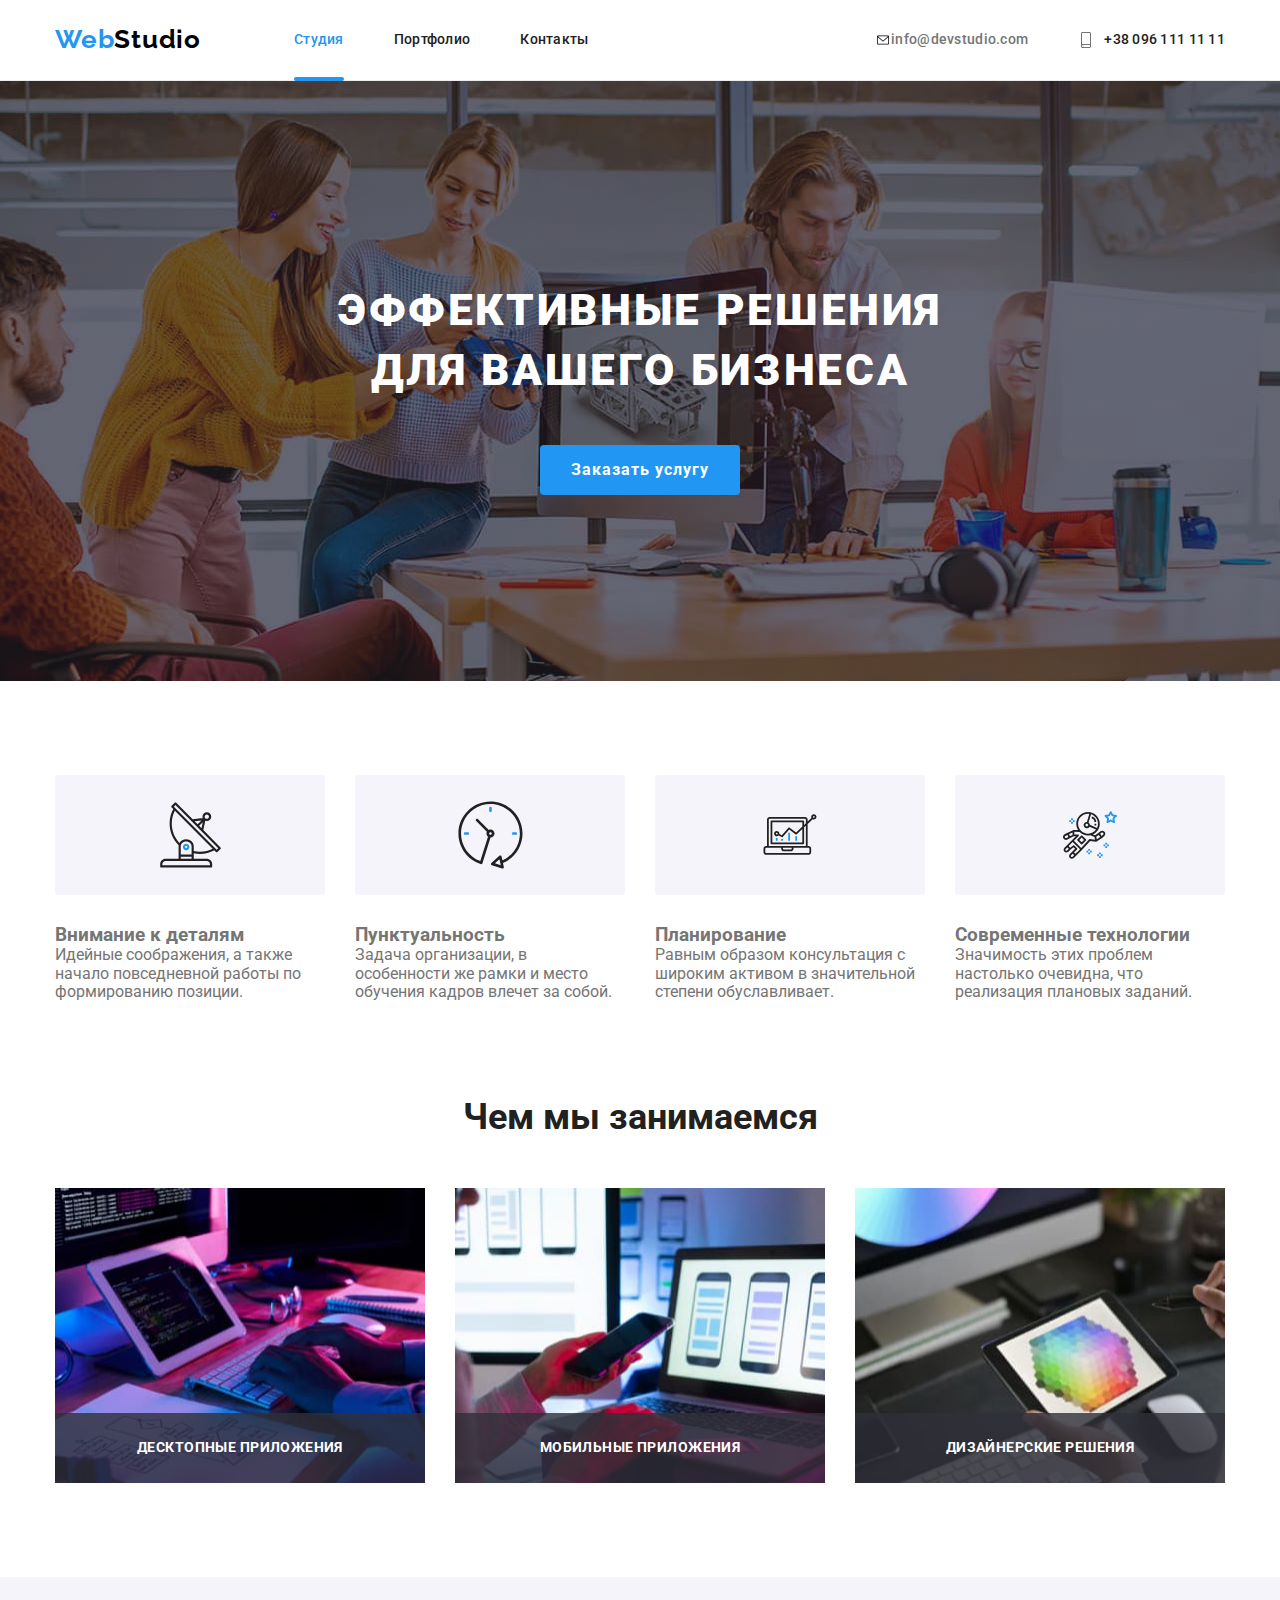
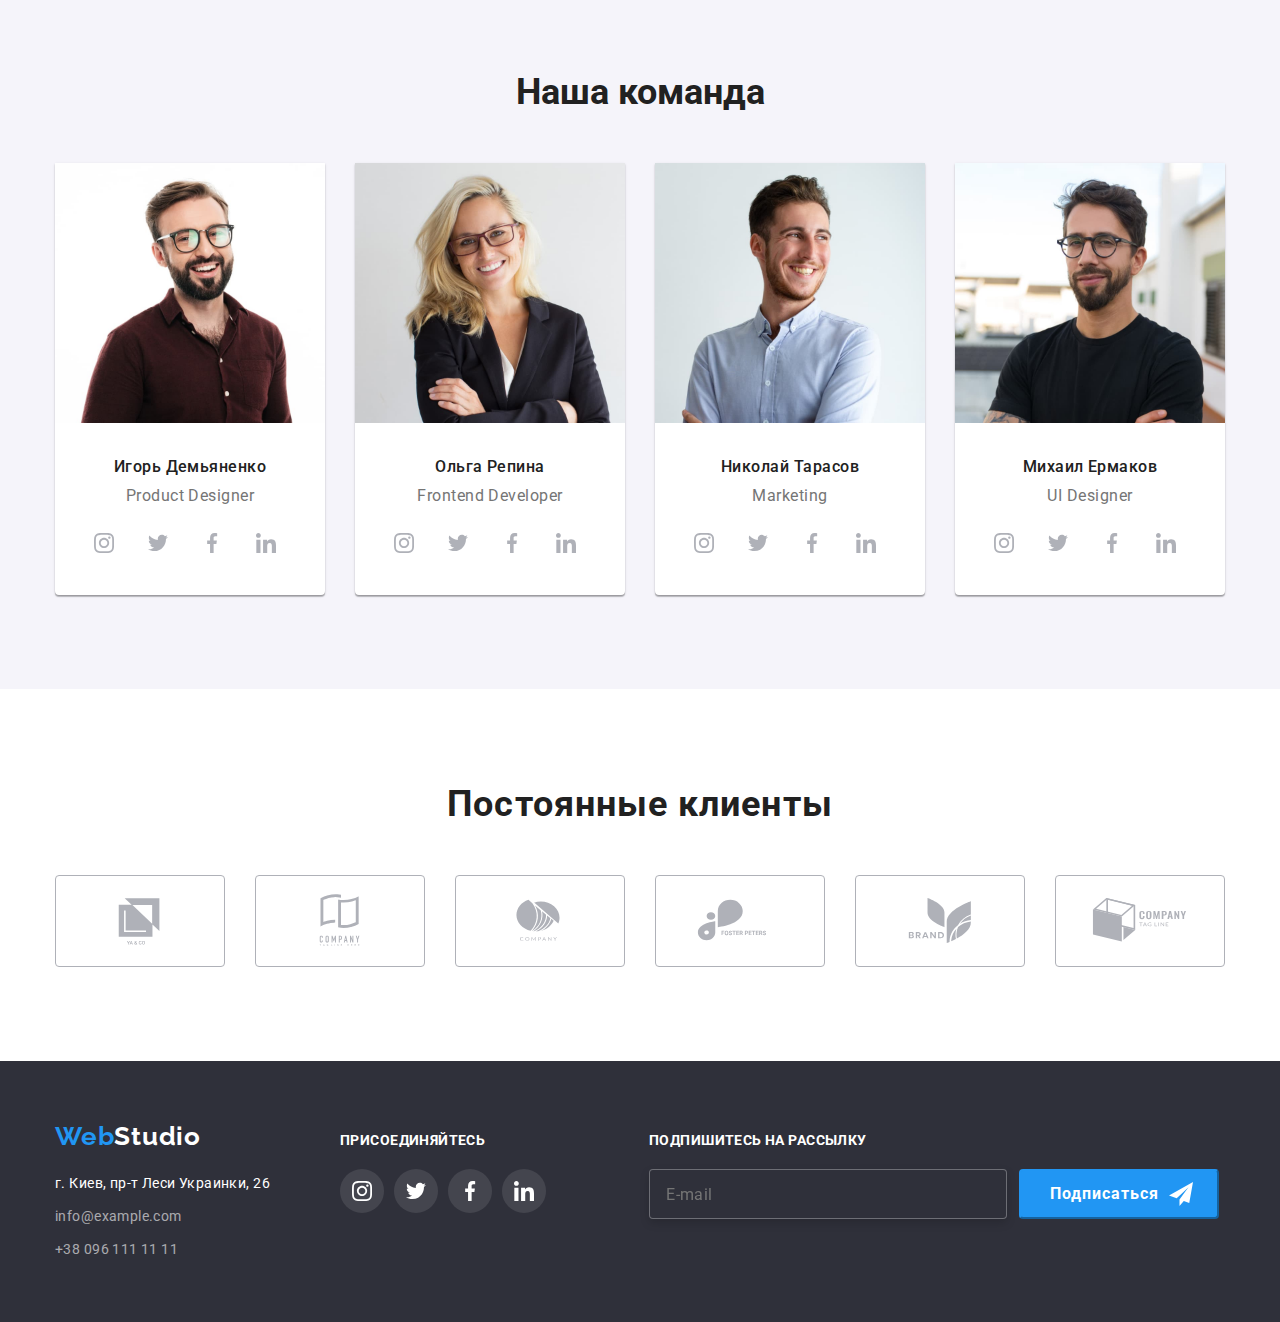
==== commit 0f20cf73: "scss" ====
--- a/index.html
+++ b/index.html
@@ -336,10 +336,10 @@
     <footer class="footer">
             <div class="container foot-container">
                 <div>
-                <a class="logo" href="/">Web<span class="webfoot">Studio</span></a>
-                <address class="adress">
+                <a class="head-container__logo" href="/">Web<span class="webfoot">Studio</span></a>
+                <address class="foot-container__adress">
                     <ul class="foot-container__contacts">
-                        <li><a class="foot-container_atext" href="https://bit.ly/3pXMvUd" target="_blank" rel="noopener noreferrer">г.
+                        <li><a class="foot-container__atext" href="https://bit.ly/3pXMvUd" target="_blank" rel="noopener noreferrer">г.
                                 Киев,
                                 пр-т
                                 Леси Украинки, 26</a> </li>
@@ -351,28 +351,28 @@
                 <div class="links-container">
                 <h3>ПРИСОЕДИНЯЙТЕСЬ</h3>
                 <ul class="links-list">
-                    <li class="links-item">
+                    <li class="links-list__links-item">
                         <a href="">
                             <svg width="20" height="20">
                                 <use href="./images/icons.svg#icon-instagram"></use>
                             </svg>
                         </a>
                     </li>
-                    <li class="links-item">
+                    <li class="links-list__links-item">
                         <a href="">
                             <svg width="20" height="20">
                                 <use href="./images/icons.svg#icon-twitter"></use>
                             </svg>
                         </a>
                     </li>
-                    <li class="links-item">
+                    <li class="links-list__links-item">
                         <a href="">
                             <svg width="20" height="20">
                                 <use href="./images/icons.svg#icon-facebook"></use>
                             </svg>
                         </a>
                     </li>
-                    <li class="links-item">
+                    <li class="links-list__links-item">
                         <a href="">
                             <svg width="20" height="20">
                                 <use href="./images/icons.svg#icon-linkedin"></use>
@@ -387,7 +387,7 @@
                     <form class="form">
                         <input type="email" name="email" id="user-email" placeholder="E-mail">
                         <button type="submit" class="submit">
-                            <span class="submit-text">Подписаться</span>
+                            <span class="submit__text">Подписаться</span>
                             <svg width="24" height="24">
                                 <use href="./images/icons.svg#icon-send"></use>
                             </svg>
@@ -401,47 +401,47 @@
     </footer>
     <div class="backdrop is-hidden" data-modal>
         <div class="modal">
-            <button type="button" class="close" data-modal-close>
-                <svg class="close-icon">
+            <button type="button" class="modal__close" data-modal-close>
+                <svg class="modal__icon-close">
                     <use href="./images/icons.svg#icon-close" width="11" height="11"></use>
                 </svg>
             </button>
-            <p class="modal-title">Оставьте свои данные, мы вам перезвоним</p>
-            <form name="feedback-form" class="modal-form">
+            <p class="modal__title">Оставьте свои данные, мы вам перезвоним</p>
+            <form name="feedback-form" class="modal__form">
                 <div class="modal-inner">
-                    <label for="user-name" class="modal-label">Имя</label>
+                    <label for="user-name" class="modal-inner__label">Имя</label>
                     <div class="modal-inner">
-                        <input id="user-name" type="text" class="modal-input">
-                        <svg class="modal-icon" width="18" height="18">
+                        <input id="user-name" type="text" class="modal-inner__input">
+                        <svg class="modal__icon" width="18" height="18">
                             <use href="./images/icons.svg#person-black"></use>
                         </svg>
                     </div>
                 </div>
                 <div class="modal-inner">
-                    <label for="user-name" class="modal-label">Телефон</label>
+                    <label for="user-name" class="modal-inner__label">Телефон</label>
                     <div class="modal-inner">
-                        <input id="user-name" type="tel" class="modal-input">
-                        <svg class="modal-icon" width="18" height="18">
+                        <input id="user-name" type="tel" class="modal-inner__input">
+                        <svg class="modal__icon" width="18" height="18">
                             <use href="./images/icons.svg#phone-black"></use>
                         </svg>
                     </div>
                 </div>
                 <div class="modal-inner">
-                    <label for="user-name" class="modal-label">Почта</label>
+                    <label for="user-name" class="modal-inner__label">Почта</label>
                     <div class="modal-inner">
-                        <input id="user-name" type="email" class="modal-input">
-                        <svg class="modal-icon" width="18" height="18">
+                        <input id="user-name" type="email" class="modal-inner__input">
+                        <svg class="modal__icon" width="18" height="18">
                             <use href="./images/icons.svg#email-black"></use>
                         </svg>
                     </div>
                 </div>
                 <div class="modal-inner">
-                    <label for="user-name" class="modal-label">Комментарий</label>
-                    <textarea name="comment" class="textarea" placeholder="Введите текст"></textarea>
-                </div>
-                <label class="checkbox-label">
-                    <input type="checkbox" class="checkbox">
-                        <svg width="16" height="15" class="checkbox-icon">
+                    <label for="user-name" class="modal-inner__label">Комментарий</label>
+                    <textarea name="comment" class="modal-inner__textarea" placeholder="Введите текст"></textarea>
+                </div>
+                <label class="checkbox">
+                    <input type="checkbox" class="checkbox__input">
+                        <svg width="16" height="15" class="checkbox__icon">
                             <use href="./images/icons.svg#iconcheck" class="icon-one" opacity="0"></use>
                             <use href="./images/icons.svg#icon-not-check" class="icon-two" opacity="1" ></use>
                         </svg>
--- a/css/main.min.css
+++ b/css/main.min.css
@@ -1 +1 @@
-body{font-family:"Roboto",sans-serif;color:#757575}a{text-decoration:none;color:#212121}li{list-style-type:none}h1,h3,p,ul,a{margin:0;padding:0;list-style-type:none}.container{width:1200px;padding:0px 15px 0px 15px;margin-left:auto;margin-right:auto}.section{padding-top:94px;padding-bottom:94px}.visualy-hidden{position:absolute;width:1px;height:1px;margin:-1px;border:0;padding:0;white-space:nowrap;-webkit-clip-path:inset(100%);clip-path:inset(100%);clip:rect(0 0 0 0);overflow:hidden}.hero-container__hero-button{margin:0 auto;width:200px;height:50px;outline-style:none;border-width:0px;min-width:200px;cursor:pointer;background:#2196f3;color:#fff;font-family:"Roboto";font-weight:700;font-size:16px;line-height:1.9;text-align:center;letter-spacing:.06em;border-radius:4px;-webkit-transition:color 250ms cubic-bezier(0.4, 0, 0.2, 1),background-color 250ms cubic-bezier(0.4, 0, 0.2, 1),-webkit-box-shadow 250ms cubic-bezier(0.4, 0, 0.2, 1);transition:color 250ms cubic-bezier(0.4, 0, 0.2, 1),background-color 250ms cubic-bezier(0.4, 0, 0.2, 1),-webkit-box-shadow 250ms cubic-bezier(0.4, 0, 0.2, 1);transition:color 250ms cubic-bezier(0.4, 0, 0.2, 1),box-shadow 250ms cubic-bezier(0.4, 0, 0.2, 1),background-color 250ms cubic-bezier(0.4, 0, 0.2, 1);transition:color 250ms cubic-bezier(0.4, 0, 0.2, 1),box-shadow 250ms cubic-bezier(0.4, 0, 0.2, 1),background-color 250ms cubic-bezier(0.4, 0, 0.2, 1),-webkit-box-shadow 250ms cubic-bezier(0.4, 0, 0.2, 1)}.hero-container__hero-button:hover,.hero-container__hero-button:focus{-webkit-box-shadow:0px 4px 4px rgba(0,0,0,.15);box-shadow:0px 4px 4px rgba(0,0,0,.15);background-color:#188ce8;color:#fff}.submit{cursor:pointer;display:-webkit-box;display:-ms-flexbox;display:flex;margin-left:12px;width:200px;height:50px;padding-top:10px;padding-bottom:10px;padding-left:29px;-webkit-box-align:center;-ms-flex-align:center;align-items:center;background:#2196f3;border-radius:4px;border-color:#2196f3;fill:#fff;-webkit-transition:color 250ms cubic-bezier(0.4, 0, 0.2, 1),background-color 250ms cubic-bezier(0.4, 0, 0.2, 1),-webkit-box-shadow 250ms cubic-bezier(0.4, 0, 0.2, 1);transition:color 250ms cubic-bezier(0.4, 0, 0.2, 1),background-color 250ms cubic-bezier(0.4, 0, 0.2, 1),-webkit-box-shadow 250ms cubic-bezier(0.4, 0, 0.2, 1);transition:color 250ms cubic-bezier(0.4, 0, 0.2, 1),box-shadow 250ms cubic-bezier(0.4, 0, 0.2, 1),background-color 250ms cubic-bezier(0.4, 0, 0.2, 1);transition:color 250ms cubic-bezier(0.4, 0, 0.2, 1),box-shadow 250ms cubic-bezier(0.4, 0, 0.2, 1),background-color 250ms cubic-bezier(0.4, 0, 0.2, 1),-webkit-box-shadow 250ms cubic-bezier(0.4, 0, 0.2, 1)}.submit:hover,.submit:focus{-webkit-box-shadow:0px 4px 4px rgba(0,0,0,.15);box-shadow:0px 4px 4px rgba(0,0,0,.15);background-color:#188ce8;color:#fff}.submit-text{margin-right:10px;font-weight:700;font-size:16px;line-height:1.9;letter-spacing:.06em;color:#fff}.submitted{background:#2196f3;border-color:#2196f3;border-radius:4px;padding:10px 55px;display:-webkit-box;display:-ms-flexbox;display:flex;margin-left:auto;margin-right:auto;font-weight:700;font-size:16px;line-height:30px;text-align:center;letter-spacing:.06em;color:#fff;-webkit-transition:background 250ms cubic-bezier(0.4, 0, 0.2, 1);transition:background 250ms cubic-bezier(0.4, 0, 0.2, 1)}.submitted:hover,.submitted:focus{background:#188ce8;-webkit-box-shadow:0px 4px 4px rgba(0,0,0,.15);box-shadow:0px 4px 4px rgba(0,0,0,.15)}.link{font-size:14px;line-height:1.71;letter-spacing:.03em;color:rgba(255,255,255,.6)}.head{background-color:#fff;color:#212121;font-weight:500;font-size:14px;line-height:1.14;letter-spacing:.02em;border-bottom:1px solid #ececec}.head-container{width:1200px;display:-webkit-box;display:-ms-flexbox;display:flex;-webkit-box-align:center;-ms-flex-align:center;align-items:center;margin-left:auto;margin-right:auto}.head-container__logo{font-family:"Raleway";font-weight:700;font-size:26px;line-height:1.19;letter-spacing:.03em;color:#2196f3;padding-top:24px;padding-bottom:25px}.head-container__nav-list{display:-webkit-box;display:-ms-flexbox;display:flex;-webkit-box-align:center;-ms-flex-align:center;align-items:center}.head-container__menu{margin-left:93px}.head-container__nav-list>ul{display:-webkit-box;display:-ms-flexbox;display:flex;-webkit-box-align:center;-ms-flex-align:center;align-items:center}.studio{color:#000}.head-container__contact-list{display:-webkit-box;display:-ms-flexbox;display:flex;margin-left:auto}.navigation-link{-webkit-transition:color 250ms cubic-bezier(0.4, 0, 0.2, 1);transition:color 250ms cubic-bezier(0.4, 0, 0.2, 1)}.navigation-link:focus,.navigation-link:hover{color:#2196f3}.navigation-link--current{color:#2196f3;-webkit-transition:color 250ms cubic-bezier(0.4, 0, 0.2, 1);transition:color 250ms cubic-bezier(0.4, 0, 0.2, 1)}.head-container__menu>li:not(:first-child){margin-left:50px}.nav-link{position:relative}.nav-link::after{display:block;position:absolute;content:"";margin-top:29px;height:4px;width:100%;background-color:#2196f3;border-radius:2px}.mail{display:-webkit-box;display:-ms-flexbox;display:flex;-webkit-box-align:center;-ms-flex-align:center;align-items:center;color:#757575;-webkit-transition:color 250ms cubic-bezier(0.4, 0, 0.2, 1);transition:color 250ms cubic-bezier(0.4, 0, 0.2, 1)}.mail__icon{fill:#757575;width:22px;height:16px;margin-right:10px;-webkit-transition:stroke 250ms cubic-bezier(0.4, 0, 0.2, 1);transition:stroke 250ms cubic-bezier(0.4, 0, 0.2, 1)}.mail:hover,.mail:focus{stroke:#2196f3;stroke-width:2px}.contact-list{margin-right:0;margin-left:auto}.mail:hover,.mail:focus{color:#2196f3}.tel{display:-webkit-box;display:-ms-flexbox;display:flex;-webkit-box-align:center;-ms-flex-align:center;align-items:center;color:var(--textcolor);margin-left:50px;-webkit-transition:color 250ms cubic-bezier(0.4, 0, 0.2, 1),stroke 250ms cubic-bezier(0.4, 0, 0.2, 1);transition:color 250ms cubic-bezier(0.4, 0, 0.2, 1),stroke 250ms cubic-bezier(0.4, 0, 0.2, 1)}.tel:hover,.tel:focus{color:#2196f3}.tel:hover,.tel:focus{fill:#2196f3;stroke:#2196f3;stroke-width:2px}.tel-icon{fill:currentColor;width:16px;height:16px;margin-right:10px;-webkit-transition:fill 250ms cubic-bezier(0.4, 0, 0.2, 1),stroke 250ms cubic-bezier(0.4, 0, 0.2, 1);transition:fill 250ms cubic-bezier(0.4, 0, 0.2, 1),stroke 250ms cubic-bezier(0.4, 0, 0.2, 1)}.banner{margin-left:auto;margin-right:auto;padding-top:200px;padding-bottom:200px;background-image:-webkit-gradient(linear, left top, right top, from(rgba(47, 48, 58, 0.4)), to(rgba(47, 48, 58, 0.4))),url("../images/command.jpg");background-image:linear-gradient(to right, rgba(47, 48, 58, 0.4), rgba(47, 48, 58, 0.4)),url("../images/command.jpg");height:600px;max-width:1600px;background-size:cover;background-position:center;background-repeat:no-repeat;background-color:#2f303a;font-weight:900;font-size:44px;line-height:1.36;letter-spacing:.06em;text-transform:uppercase;color:#fff}.hero-container{margin-left:auto;margin-right:auto;text-align:center}.hero-container__text-logo{margin:0 auto;display:block;width:696px;font-weight:900;font-size:44px;line-height:1.36;margin-bottom:30px}.feature-section{padding-bottom:0}.feature-cont{display:-webkit-box;display:-ms-flexbox;display:flex;-webkit-box-align:center;-ms-flex-align:center;align-items:center;margin-left:auto;margin-right:auto}.feature-cont__features{display:-webkit-box;display:-ms-flexbox;display:flex;-webkit-box-align:left;-ms-flex-align:left;align-items:left;padding:0;margin:0;list-style:none}.feature-list{-ms-flex-preferred-size:25%;flex-basis:25%}.feature-list__feature-icon{display:-webkit-box;display:-ms-flexbox;display:flex;-webkit-box-align:center;-ms-flex-align:center;align-items:center;-webkit-box-pack:center;-ms-flex-pack:center;justify-content:center;width:270px;height:120px;background-color:#f5f4fa;margin-bottom:30px;border-radius:4px}.feature-list__feature-item{fill:currentColor}.feature-list:not(:last-child){margin-right:30px}.features h3{color:#212121;font-weight:700;font-size:14px;line-height:1.14;letter-spacing:.03em;text-transform:uppercase}.features p{width:270px;margin-top:10px;color:#757575;font-size:14px;line-height:1.71;letter-spacing:.03em}.work-container{display:block;width:1200px;margin-left:auto;margin-right:auto}.work-container__work-header{color:#212121;font-weight:700;font-size:36px;line-height:1.17;text-align:center;margin-bottom:50px;margin-top:0}.work-container__work-list{display:-webkit-box;display:-ms-flexbox;display:flex;padding:0}.work-list-items{display:-webkit-box;display:-ms-flexbox;display:flex;-webkit-box-align:center;-ms-flex-align:center;align-items:center;-ms-flex-preferred-size:33.3333333333;flex-basis:33.3333333333;position:relative}.work-list-items:not(:last-child){margin-right:30px}.description{position:absolute;bottom:0;right:0;width:100%;padding-top:27px;padding-bottom:27px;font-weight:700;font-size:14px;line-height:1.14;text-align:center;letter-spacing:.03em;text-transform:uppercase;color:#fff;background:rgba(47,48,58,.8)}.command{background-color:#f5f4fa;padding-bottom:94px}.comm-container{margin-left:auto;margin-right:auto}.comm-container__comm-header{color:#212121;font-weight:700;font-size:36px;line-height:1.17;text-align:center;margin-top:0;margin-bottom:50px}.command h3{font-weight:500;font-size:16px;line-height:1.19;letter-spacing:.03em;color:#212121;margin-bottom:10px}.command p{font-size:16px;line-height:1.19;letter-spacing:.03em;color:#757575;margin-bottom:16px}.comm-list{display:-webkit-box;display:-ms-flexbox;display:flex}.comm-list__individ{text-align:center;display:block;-webkit-box-shadow:0px 1px 3px rgba(0,0,0,.12),0px 1px 1px rgba(0,0,0,.14),0px 2px 1px rgba(0,0,0,.2);box-shadow:0px 1px 3px rgba(0,0,0,.12),0px 1px 1px rgba(0,0,0,.14),0px 2px 1px rgba(0,0,0,.2);border-radius:0px 0px 4px 4px;background:#fff}.comm-list__individ:not(:last-child){margin-right:30px}.name-prof{padding-top:30px;padding-bottom:30px}.social-links{display:-webkit-box;display:-ms-flexbox;display:flex;padding:0;-webkit-box-align:center;-ms-flex-align:center;align-items:center;-webkit-box-pack:center;-ms-flex-pack:center;justify-content:center}.social-item{display:-webkit-box;display:-ms-flexbox;display:flex;width:44px;height:44px;margin-right:10px;background-color:#fff;border-radius:50%}.social-item>a{display:-webkit-box;display:-ms-flexbox;display:flex;width:100%;height:100%;-webkit-box-align:center;-ms-flex-align:center;align-items:center;-webkit-box-pack:center;-ms-flex-pack:center;justify-content:center;border-radius:50%;fill:#afb1b8;-webkit-transition:fill 250ms cubic-bezier(0.4, 0, 0.2, 1),background-color 250ms cubic-bezier(0.4, 0, 0.2, 1);transition:fill 250ms cubic-bezier(0.4, 0, 0.2, 1),background-color 250ms cubic-bezier(0.4, 0, 0.2, 1)}.social-item>a:hover,.social-item>a:focus{fill:#fff;background-color:#2196f3}.clients-container__client-header{margin-top:0;margin-bottom:50px;text-align:center;color:#212121;font-weight:700;font-size:36px;line-height:1.17;letter-spacing:.03em}.client-list{display:-webkit-box;display:-ms-flexbox;display:flex;-ms-flex-preferred-size:16.6666666667%;flex-basis:16.6666666667%}.client-list__client-pozition{display:-webkit-box;display:-ms-flexbox;display:flex;width:170px;height:92px;-webkit-transition:border-color 250ms cubic-bezier(0.4, 0, 0.2, 1);transition:border-color 250ms cubic-bezier(0.4, 0, 0.2, 1)}.client-list__client-pozition:not(:last-child){margin-right:30px}.client-list__client-pozition:hover{border-color:#2196f3}.client-list__client-pozition:focus{border-color:#2196f3}.client-list__client-pozition>a{display:-webkit-box;display:-ms-flexbox;display:flex;cursor:pointer;width:100%;height:100%;border-radius:4px;border:1px solid #afb1b8;-webkit-box-align:center;-ms-flex-align:center;align-items:center;-webkit-box-pack:center;-ms-flex-pack:center;justify-content:center;fill:#afb1b8;-webkit-transition:fill 250ms cubic-bezier(0.4, 0, 0.2, 1),border-color 250ms cubic-bezier(0.4, 0, 0.2, 1);transition:fill 250ms cubic-bezier(0.4, 0, 0.2, 1),border-color 250ms cubic-bezier(0.4, 0, 0.2, 1)}.client-list__client-pozition>a:hover,.client-list__client-pozition>a:focus{fill:#2196f3;border-color:#2196f3}.footer{display:-webkit-box;display:-ms-flexbox;display:flex;background-color:#2f303a;padding-top:60px;padding-bottom:60px;-webkit-transition:-webkit-text-decoration 250ms cubic-bezier(0.4, 0, 0.2, 1),-webkit-text-decoration-color 250ms cubic-bezier(0.4, 0, 0.2, 1);transition:-webkit-text-decoration 250ms cubic-bezier(0.4, 0, 0.2, 1),-webkit-text-decoration-color 250ms cubic-bezier(0.4, 0, 0.2, 1);transition:text-decoration 250ms cubic-bezier(0.4, 0, 0.2, 1),text-decoration-color 250ms cubic-bezier(0.4, 0, 0.2, 1);transition:text-decoration 250ms cubic-bezier(0.4, 0, 0.2, 1),text-decoration-color 250ms cubic-bezier(0.4, 0, 0.2, 1),-webkit-text-decoration 250ms cubic-bezier(0.4, 0, 0.2, 1),-webkit-text-decoration-color 250ms cubic-bezier(0.4, 0, 0.2, 1)}.foot-container{display:-webkit-box;display:-ms-flexbox;display:flex;margin-left:auto;margin-right:auto}.webfoot{color:#fff}.adress{list-style:none;font-style:normal;font-size:14px;line-height:1.71;letter-spacing:.03em;color:rgba(255,255,255,.6);margin-top:20px}.foot-container__contacts{list-style:none}.contacts>li:not(:last-child){margin-bottom:9px}.foot-container__atext{font-size:14px;line-height:1.71;letter-spacing:.03em;color:#fff;text-decoration:none;margin-bottom:9px}.links-container{padding:0;margin-left:70px;margin-top:12px}.links-container>h3{font-weight:700;font-size:14px;line-height:1.14;letter-spacing:.03em;text-transform:uppercase;color:#fff}.links-list{display:-webkit-box;display:-ms-flexbox;display:flex;margin-top:20px}.links-item{display:-webkit-box;display:-ms-flexbox;display:flex;margin-right:10px;width:44px;height:44px;background-color:rgba(255,255,255,.1);border-radius:50%;-webkit-transition:background-color 250ms cubic-bezier(0.4, 0, 0.2, 1);transition:background-color 250ms cubic-bezier(0.4, 0, 0.2, 1)}.links-item>a{display:-webkit-box;display:-ms-flexbox;display:flex;width:100%;height:100%;-webkit-box-align:center;-ms-flex-align:center;align-items:center;-webkit-box-pack:center;-ms-flex-pack:center;justify-content:center;fill:#fff;border-radius:50%;-webkit-transition:background-color 250ms cubic-bezier(0.4, 0, 0.2, 1);transition:background-color 250ms cubic-bezier(0.4, 0, 0.2, 1)}.links-item:hover,.links-item:focus{background-color:#2196f3}.links-item>a:hover,.links-item>a:focus{background-color:#2196f3}.footer a:hover,.footer a:focus{text-decoration:underline;-webkit-text-decoration-color:#188ce8;text-decoration-color:#188ce8}.email-form{margin-left:93px;margin-top:12px}.form{display:-webkit-box;display:-ms-flexbox;display:flex}.email-form h3{font-weight:700;font-size:14px;line-height:1.14;letter-spacing:.03em;text-transform:uppercase;color:#fff;margin-bottom:20px}.form input{width:358px;height:50px;left:815px;top:2787px;padding-top:15px;padding-left:16px;padding-bottom:15px;background:#2f303a;border:1px solid rgba(255,255,255,.3);-webkit-filter:drop-shadow(0px 4px 4px rgba(0, 0, 0, 0.15));filter:drop-shadow(0px 4px 4px rgba(0, 0, 0, 0.15));border-radius:4px;font-weight:400;font-size:16px;line-height:1.25;display:-webkit-box;display:-ms-flexbox;display:flex;-webkit-box-align:center;-ms-flex-align:center;align-items:center;letter-spacing:.03em;color:rgba(255,255,255,.6)}.backdrop{position:fixed;top:0;left:0;width:100%;height:100%;background:rgba(0,0,0,.2);opacity:1;-webkit-transition:opacity 250ms cubic-bezier(0.4, 0, 0.2, 1);transition:opacity 250ms cubic-bezier(0.4, 0, 0.2, 1)}.backdrop.is-hidden{visibility:0;opacity:0;pointer-events:none}.modal{position:absolute;top:50%;left:50%;-webkit-transform:translate(-50%, -50%) scale(1);transform:translate(-50%, -50%) scale(1);-webkit-transition:-webkit-transform 250ms cubic-bezier(0.4, 0, 0.2, 1);transition:-webkit-transform 250ms cubic-bezier(0.4, 0, 0.2, 1);transition:transform 250ms cubic-bezier(0.4, 0, 0.2, 1);transition:transform 250ms cubic-bezier(0.4, 0, 0.2, 1), -webkit-transform 250ms cubic-bezier(0.4, 0, 0.2, 1);width:528px;padding:40px;max-height:581px;height:100%;background:#fff;-webkit-box-shadow:0px 1px 3px rgba(0,0,0,.12),0px 1px 1px rgba(0,0,0,.14),0px 2px 1px rgba(0,0,0,.2);box-shadow:0px 1px 3px rgba(0,0,0,.12),0px 1px 1px rgba(0,0,0,.14),0px 2px 1px rgba(0,0,0,.2);border-radius:4px}.modal-title{font-weight:700;font-size:20px;line-height:1.15;text-align:center;letter-spacing:.03em;color:#212121;margin-bottom:12px}.modal-form{display:-webkit-box;display:-ms-flexbox;display:flex;-webkit-box-orient:vertical;-webkit-box-direction:normal;-ms-flex-direction:column;flex-direction:column}.modal-label{position:relative;font-weight:400;font-size:12px;line-height:1.17;letter-spacing:.01em;color:#757575;margin-bottom:4px}.modal-inner{display:-webkit-box;display:-ms-flexbox;display:flex;-webkit-box-orient:vertical;-webkit-box-direction:normal;-ms-flex-direction:column;flex-direction:column;position:relative;width:100%}.modal-inner:not(:last-child){margin-bottom:10px}.modal-input{height:40px;padding-left:42px;border:1px solid rgba(33,33,33,.2);border-radius:4px;-webkit-transition:border 250ms cubic-bezier(0.4, 0, 0.2, 1);transition:border 250ms cubic-bezier(0.4, 0, 0.2, 1);cursor:pointer}.modal-icon{width:18px;height:18px;position:absolute;top:50%;-webkit-transform:translateY(-50%);transform:translateY(-50%);left:15px;-webkit-transition:fill 250ms cubic-bezier(0.4, 0, 0.2, 1);transition:fill 250ms cubic-bezier(0.4, 0, 0.2, 1)}.modal-input:focus,.modal-input:hover{border-color:#2196f3}.modal-input:focus+.modal-icon,.modal-input:hover+.modal-icon{fill:#2196f3}.textarea{height:120px;resize:none;cursor:pointer;padding:12px 16px;margin-bottom:20px;-webkit-transition:border-color 250ms cubic-bezier(0.4, 0, 0.2, 1);transition:border-color 250ms cubic-bezier(0.4, 0, 0.2, 1);border:1px solid rgba(33,33,33,.2);border-radius:4px}.textarea::-webkit-input-placeholder{font-weight:400;font-size:12px;line-height:1.17;letter-spacing:.01em;color:rgba(117,117,117,.5)}.textarea::-moz-placeholder{font-weight:400;font-size:12px;line-height:1.17;letter-spacing:.01em;color:rgba(117,117,117,.5)}.textarea:-ms-input-placeholder{font-weight:400;font-size:12px;line-height:1.17;letter-spacing:.01em;color:rgba(117,117,117,.5)}.textarea::-ms-input-placeholder{font-weight:400;font-size:12px;line-height:1.17;letter-spacing:.01em;color:rgba(117,117,117,.5)}.textarea::placeholder{font-weight:400;font-size:12px;line-height:1.17;letter-spacing:.01em;color:rgba(117,117,117,.5)}.textarea:hover,.textarea:focus{border-color:#2196f3}.checkbox-label{display:inline;position:relative;display:-webkit-box;display:-ms-flexbox;display:flex;margin-bottom:30px}.checkbox{display:inline;-webkit-appearance:none;-moz-appearance:none;appearance:none}.checkbox-icon{position:absolute;top:50%;-webkit-transform:translateY(-50%);transform:translateY(-50%);width:16px;height:15px;margin-right:5px;margin-left:12px}.terms-text{margin-left:36px;font-weight:400;font-size:14px;line-height:1.71;letter-spacing:.03em;color:#757575;text-align:center}.checkbox:checked+.checkbox-icon .icon-one{opacity:1}.checkbox:checked+.checkbox-icon .icon-two{opacity:0}.terms{text-decoration:underline;margin-left:1px;color:#2196f3}.backdrop.is-hidden .modal{-webkit-transform:translate(-50%, -50%) scale(1.1);transform:translate(-50%, -50%) scale(1.1)}.close{position:absolute;display:-webkit-box;display:-ms-flexbox;display:flex;top:8px;right:8px;-webkit-transform:translate(-8%, -8%);transform:translate(-8%, -8%);-webkit-box-pack:center;-ms-flex-pack:center;justify-content:center;-webkit-box-align:center;-ms-flex-align:center;align-items:center;border-radius:50%;width:30px;height:30px;background:#fff;border:1px solid rgba(0,0,0,.1);cursor:pointer}.close-icon{display:-webkit-box;display:-ms-flexbox;display:flex;width:11px;height:11px;fill:#000}.close:hover .close-icon,.close:focus .close-icon{fill:#2196f3}.menu-button{display:-webkit-box;display:-ms-flexbox;display:flex;-webkit-box-pack:center;-ms-flex-pack:center;justify-content:center;margin-bottom:50px}.menu-item{display:-webkit-box;display:-ms-flexbox;display:flex;margin-right:8px}.menu-item>button{cursor:pointer;background:#f5f4fa;color:#212121;font-weight:500;font-size:16px;line-height:1.62;text-align:center;letter-spacing:.03em;border-radius:4px;border-color:#f5f4fa;padding:6px 22px;border-width:0px;-webkit-transition:color 250ms cubic-bezier(0.4, 0, 0.2, 1),background-color 250ms cubic-bezier(0.4, 0, 0.2, 1),-webkit-box-shadow 250ms cubic-bezier(0.4, 0, 0.2, 1);transition:color 250ms cubic-bezier(0.4, 0, 0.2, 1),background-color 250ms cubic-bezier(0.4, 0, 0.2, 1),-webkit-box-shadow 250ms cubic-bezier(0.4, 0, 0.2, 1);transition:color 250ms cubic-bezier(0.4, 0, 0.2, 1),background-color 250ms cubic-bezier(0.4, 0, 0.2, 1),box-shadow 250ms cubic-bezier(0.4, 0, 0.2, 1);transition:color 250ms cubic-bezier(0.4, 0, 0.2, 1),background-color 250ms cubic-bezier(0.4, 0, 0.2, 1),box-shadow 250ms cubic-bezier(0.4, 0, 0.2, 1),-webkit-box-shadow 250ms cubic-bezier(0.4, 0, 0.2, 1)}.menu-item>button:hover,.menu-item>button:focus,.menu-item>button.current{color:#fff;background-color:#188ce8;-webkit-box-shadow:0px 3px 1px rgba(0,0,0,.1),0px 1px 2px rgba(0,0,0,.08),0px 2px 2px rgba(0,0,0,.12);box-shadow:0px 3px 1px rgba(0,0,0,.1),0px 1px 2px rgba(0,0,0,.08),0px 2px 2px rgba(0,0,0,.12)}.examples{display:-webkit-box;display:-ms-flexbox;display:flex;background:#fff;padding:0;list-style:none;-ms-flex-wrap:wrap;flex-wrap:wrap;margin-right:-30px;margin-top:-30px}.item{display:inline-block;border:1px solid #eee;-ms-flex-preferred-size:calc(33.3333333333% - 30px);flex-basis:calc(33.3333333333% - 30px);margin-right:30px;margin-top:30px;-webkit-transition:-webkit-box-shadow 250ms cubic-bezier(0.4, 0, 0.2, 1),-webkit-transform 250ms cubic-bezier(0.4, 0, 0.2, 1);transition:-webkit-box-shadow 250ms cubic-bezier(0.4, 0, 0.2, 1),-webkit-transform 250ms cubic-bezier(0.4, 0, 0.2, 1);transition:box-shadow 250ms cubic-bezier(0.4, 0, 0.2, 1),transform 250ms cubic-bezier(0.4, 0, 0.2, 1);transition:box-shadow 250ms cubic-bezier(0.4, 0, 0.2, 1),transform 250ms cubic-bezier(0.4, 0, 0.2, 1),-webkit-box-shadow 250ms cubic-bezier(0.4, 0, 0.2, 1),-webkit-transform 250ms cubic-bezier(0.4, 0, 0.2, 1)}.thumb{position:relative;overflow:hidden}.item:nth-child(3n){margin-right:0}.item:hover,.item:focus{-webkit-box-shadow:0px 3px 1px rgba(0,0,0,.1),0px 1px 2px rgba(0,0,0,.08),0px 2px 2px rgba(0,0,0,.12);box-shadow:0px 3px 1px rgba(0,0,0,.1),0px 1px 2px rgba(0,0,0,.08),0px 2px 2px rgba(0,0,0,.12)}.item:hover .overlay{-webkit-transform:translateY(0);transform:translateY(0)}.item-text{padding-top:20px;padding-right:24px;padding-bottom:20px;padding-left:24px}.item-text>h3{font-weight:700;font-size:18px;line-height:2;letter-spacing:.06em;color:#212121}.item-text>p{font-size:16px;line-height:1.9;letter-spacing:.03em;color:#757575}.overlay{position:absolute;top:0;left:0;width:100%;height:100%;-webkit-transform:translateY(100%);transform:translateY(100%);-webkit-transition:opacity 250ms cubic-bezier(0.4, 0, 0.2, 1),-webkit-transform 250ms cubic-bezier(0.4, 0, 0.2, 1);transition:opacity 250ms cubic-bezier(0.4, 0, 0.2, 1),-webkit-transform 250ms cubic-bezier(0.4, 0, 0.2, 1);transition:transform 250ms cubic-bezier(0.4, 0, 0.2, 1),opacity 250ms cubic-bezier(0.4, 0, 0.2, 1);transition:transform 250ms cubic-bezier(0.4, 0, 0.2, 1),opacity 250ms cubic-bezier(0.4, 0, 0.2, 1),-webkit-transform 250ms cubic-bezier(0.4, 0, 0.2, 1);font-weight:400;font-size:18px;line-height:1.6;letter-spacing:.03em;text-align:left;padding-top:63px;padding-bottom:63px;padding-left:24px;background-color:rgba(33,150,243,.9);color:#fff}/*# sourceMappingURL=main.min.css.map */+body{font-family:"Roboto",sans-serif;color:#757575}a{text-decoration:none;color:#212121}li{list-style-type:none}h1,h3,p,ul,a{margin:0;padding:0;list-style-type:none}.container{width:1200px;padding:0px 15px 0px 15px;margin-left:auto;margin-right:auto}.section{padding-top:94px;padding-bottom:94px}.visualy-hidden{position:absolute;width:1px;height:1px;margin:-1px;border:0;padding:0;white-space:nowrap;-webkit-clip-path:inset(100%);clip-path:inset(100%);clip:rect(0 0 0 0);overflow:hidden}.hero-container__hero-button{margin:0 auto;width:200px;height:50px;outline-style:none;border-width:0px;min-width:200px;cursor:pointer;background:#2196f3;color:#fff;font-family:"Roboto";font-weight:700;font-size:16px;line-height:1.9;text-align:center;letter-spacing:.06em;border-radius:4px;-webkit-transition:color 250ms cubic-bezier(0.4, 0, 0.2, 1),background-color 250ms cubic-bezier(0.4, 0, 0.2, 1),-webkit-box-shadow 250ms cubic-bezier(0.4, 0, 0.2, 1);transition:color 250ms cubic-bezier(0.4, 0, 0.2, 1),background-color 250ms cubic-bezier(0.4, 0, 0.2, 1),-webkit-box-shadow 250ms cubic-bezier(0.4, 0, 0.2, 1);transition:color 250ms cubic-bezier(0.4, 0, 0.2, 1),box-shadow 250ms cubic-bezier(0.4, 0, 0.2, 1),background-color 250ms cubic-bezier(0.4, 0, 0.2, 1);transition:color 250ms cubic-bezier(0.4, 0, 0.2, 1),box-shadow 250ms cubic-bezier(0.4, 0, 0.2, 1),background-color 250ms cubic-bezier(0.4, 0, 0.2, 1),-webkit-box-shadow 250ms cubic-bezier(0.4, 0, 0.2, 1)}.hero-container__hero-button:hover,.hero-container__hero-button:focus{-webkit-box-shadow:0px 4px 4px rgba(0,0,0,.15);box-shadow:0px 4px 4px rgba(0,0,0,.15);background-color:#188ce8;color:#fff}.submit{cursor:pointer;display:-webkit-box;display:-ms-flexbox;display:flex;margin-left:12px;width:200px;height:50px;padding-top:10px;padding-bottom:10px;padding-left:29px;-webkit-box-align:center;-ms-flex-align:center;align-items:center;background:#2196f3;border-radius:4px;border-color:#2196f3;fill:#fff;-webkit-transition:color 250ms cubic-bezier(0.4, 0, 0.2, 1),background-color 250ms cubic-bezier(0.4, 0, 0.2, 1),-webkit-box-shadow 250ms cubic-bezier(0.4, 0, 0.2, 1);transition:color 250ms cubic-bezier(0.4, 0, 0.2, 1),background-color 250ms cubic-bezier(0.4, 0, 0.2, 1),-webkit-box-shadow 250ms cubic-bezier(0.4, 0, 0.2, 1);transition:color 250ms cubic-bezier(0.4, 0, 0.2, 1),box-shadow 250ms cubic-bezier(0.4, 0, 0.2, 1),background-color 250ms cubic-bezier(0.4, 0, 0.2, 1);transition:color 250ms cubic-bezier(0.4, 0, 0.2, 1),box-shadow 250ms cubic-bezier(0.4, 0, 0.2, 1),background-color 250ms cubic-bezier(0.4, 0, 0.2, 1),-webkit-box-shadow 250ms cubic-bezier(0.4, 0, 0.2, 1)}.submit:hover,.submit:focus{-webkit-box-shadow:0px 4px 4px rgba(0,0,0,.15);box-shadow:0px 4px 4px rgba(0,0,0,.15);background-color:#188ce8;color:#fff}.submit__text{margin-right:10px;font-weight:700;font-size:16px;line-height:1.9;letter-spacing:.06em;color:#fff}.submitted{background:#2196f3;border-color:#2196f3;border-radius:4px;padding:10px 55px;display:-webkit-box;display:-ms-flexbox;display:flex;margin-left:auto;margin-right:auto;font-weight:700;font-size:16px;line-height:30px;text-align:center;letter-spacing:.06em;color:#fff;-webkit-transition:background 250ms cubic-bezier(0.4, 0, 0.2, 1);transition:background 250ms cubic-bezier(0.4, 0, 0.2, 1)}.submitted:hover,.submitted:focus{background:#188ce8;-webkit-box-shadow:0px 4px 4px rgba(0,0,0,.15);box-shadow:0px 4px 4px rgba(0,0,0,.15)}.link{font-size:14px;line-height:1.71;letter-spacing:.03em;color:rgba(255,255,255,.6)}.head{background-color:#fff;color:#212121;font-weight:500;font-size:14px;line-height:1.14;letter-spacing:.02em;border-bottom:1px solid #ececec}.head-container{width:1200px;display:-webkit-box;display:-ms-flexbox;display:flex;-webkit-box-align:center;-ms-flex-align:center;align-items:center;margin-left:auto;margin-right:auto}.head-container__logo{font-family:"Raleway";font-weight:700;font-size:26px;line-height:1.19;letter-spacing:.03em;color:#2196f3;padding-top:24px;padding-bottom:25px}.head-container__nav-list{display:-webkit-box;display:-ms-flexbox;display:flex;-webkit-box-align:center;-ms-flex-align:center;align-items:center}.head-container__menu{margin-left:93px}.head-container__nav-list>ul{display:-webkit-box;display:-ms-flexbox;display:flex;-webkit-box-align:center;-ms-flex-align:center;align-items:center}.studio{color:#000}.head-container__contact-list{display:-webkit-box;display:-ms-flexbox;display:flex;margin-left:auto}.navigation-link{-webkit-transition:color 250ms cubic-bezier(0.4, 0, 0.2, 1);transition:color 250ms cubic-bezier(0.4, 0, 0.2, 1)}.navigation-link:focus,.navigation-link:hover{color:#2196f3}.navigation-link--current{color:#2196f3;-webkit-transition:color 250ms cubic-bezier(0.4, 0, 0.2, 1);transition:color 250ms cubic-bezier(0.4, 0, 0.2, 1)}.head-container__menu>li:not(:first-child){margin-left:50px}.nav-link{position:relative}.nav-link::after{display:block;position:absolute;content:"";margin-top:29px;height:4px;width:100%;background-color:#2196f3;border-radius:2px}.mail{display:-webkit-box;display:-ms-flexbox;display:flex;-webkit-box-align:center;-ms-flex-align:center;align-items:center;color:#757575;-webkit-transition:color 250ms cubic-bezier(0.4, 0, 0.2, 1);transition:color 250ms cubic-bezier(0.4, 0, 0.2, 1)}.mail__icon{fill:#757575;width:22px;height:16px;margin-right:10px;-webkit-transition:stroke 250ms cubic-bezier(0.4, 0, 0.2, 1);transition:stroke 250ms cubic-bezier(0.4, 0, 0.2, 1)}.mail:hover,.mail:focus{stroke:#2196f3;stroke-width:2px}.contact-list{margin-right:0;margin-left:auto}.mail:hover,.mail:focus{color:#2196f3}.tel{display:-webkit-box;display:-ms-flexbox;display:flex;-webkit-box-align:center;-ms-flex-align:center;align-items:center;color:var(--textcolor);margin-left:50px;-webkit-transition:color 250ms cubic-bezier(0.4, 0, 0.2, 1),stroke 250ms cubic-bezier(0.4, 0, 0.2, 1);transition:color 250ms cubic-bezier(0.4, 0, 0.2, 1),stroke 250ms cubic-bezier(0.4, 0, 0.2, 1)}.tel:hover,.tel:focus{color:#2196f3}.tel:hover,.tel:focus{fill:#2196f3;stroke:#2196f3;stroke-width:2px}.tel-icon{fill:currentColor;width:16px;height:16px;margin-right:10px;-webkit-transition:fill 250ms cubic-bezier(0.4, 0, 0.2, 1),stroke 250ms cubic-bezier(0.4, 0, 0.2, 1);transition:fill 250ms cubic-bezier(0.4, 0, 0.2, 1),stroke 250ms cubic-bezier(0.4, 0, 0.2, 1)}.footer{display:-webkit-box;display:-ms-flexbox;display:flex;background-color:#2f303a;padding-top:60px;padding-bottom:60px;-webkit-transition:-webkit-text-decoration 250ms cubic-bezier(0.4, 0, 0.2, 1),-webkit-text-decoration-color 250ms cubic-bezier(0.4, 0, 0.2, 1);transition:-webkit-text-decoration 250ms cubic-bezier(0.4, 0, 0.2, 1),-webkit-text-decoration-color 250ms cubic-bezier(0.4, 0, 0.2, 1);transition:text-decoration 250ms cubic-bezier(0.4, 0, 0.2, 1),text-decoration-color 250ms cubic-bezier(0.4, 0, 0.2, 1);transition:text-decoration 250ms cubic-bezier(0.4, 0, 0.2, 1),text-decoration-color 250ms cubic-bezier(0.4, 0, 0.2, 1),-webkit-text-decoration 250ms cubic-bezier(0.4, 0, 0.2, 1),-webkit-text-decoration-color 250ms cubic-bezier(0.4, 0, 0.2, 1)}.foot-container{display:-webkit-box;display:-ms-flexbox;display:flex;margin-left:auto;margin-right:auto}.foot-container__adress{list-style:none;font-style:normal;font-size:14px;line-height:1.71;letter-spacing:.03em;color:rgba(255,255,255,.6);margin-top:20px}.foot-container__contacts{list-style:none}.foot-container__contacts>li:not(:last-child){margin-bottom:9px}.foot-container__atext{font-size:14px;line-height:1.71;letter-spacing:.03em;color:#fff;text-decoration:none;margin-bottom:9px}.webfoot{color:#fff}.links-container{padding:0;margin-left:70px;margin-top:12px}.links-container>h3{font-weight:700;font-size:14px;line-height:1.14;letter-spacing:.03em;text-transform:uppercase;color:#fff}.links-list{display:-webkit-box;display:-ms-flexbox;display:flex;margin-top:20px}.links-list__links-item{display:-webkit-box;display:-ms-flexbox;display:flex;margin-right:10px;width:44px;height:44px;background-color:rgba(255,255,255,.1);border-radius:50%;-webkit-transition:background-color 250ms cubic-bezier(0.4, 0, 0.2, 1);transition:background-color 250ms cubic-bezier(0.4, 0, 0.2, 1)}.links-list__links-item>a{display:-webkit-box;display:-ms-flexbox;display:flex;width:100%;height:100%;-webkit-box-align:center;-ms-flex-align:center;align-items:center;-webkit-box-pack:center;-ms-flex-pack:center;justify-content:center;fill:#fff;border-radius:50%;-webkit-transition:background-color 250ms cubic-bezier(0.4, 0, 0.2, 1);transition:background-color 250ms cubic-bezier(0.4, 0, 0.2, 1)}.links-list__links-item:hover,.links-list__links-item:focus{background-color:#2196f3}.links-list__links-item>a:hover,.links-list__links-item>a:focus{background-color:#2196f3}.footer a:hover,.footer a:focus{text-decoration:underline;-webkit-text-decoration-color:#188ce8;text-decoration-color:#188ce8}.email-form{margin-left:93px;margin-top:12px}.form{display:-webkit-box;display:-ms-flexbox;display:flex}.email-form h3{font-weight:700;font-size:14px;line-height:1.14;letter-spacing:.03em;text-transform:uppercase;color:#fff;margin-bottom:20px}.form input{width:358px;height:50px;left:815px;top:2787px;padding-top:15px;padding-left:16px;padding-bottom:15px;background:#2f303a;border:1px solid rgba(255,255,255,.3);-webkit-filter:drop-shadow(0px 4px 4px rgba(0, 0, 0, 0.15));filter:drop-shadow(0px 4px 4px rgba(0, 0, 0, 0.15));border-radius:4px;font-weight:400;font-size:16px;line-height:1.25;display:-webkit-box;display:-ms-flexbox;display:flex;-webkit-box-align:center;-ms-flex-align:center;align-items:center;letter-spacing:.03em;color:rgba(255,255,255,.6)}.backdrop{position:fixed;top:0;left:0;width:100%;height:100%;background:rgba(0,0,0,.2);opacity:1;-webkit-transition:opacity 250ms cubic-bezier(0.4, 0, 0.2, 1);transition:opacity 250ms cubic-bezier(0.4, 0, 0.2, 1)}.backdrop.is-hidden{visibility:0;opacity:0;pointer-events:none}.modal{position:absolute;top:50%;left:50%;-webkit-transform:translate(-50%, -50%) scale(1);transform:translate(-50%, -50%) scale(1);-webkit-transition:-webkit-transform 250ms cubic-bezier(0.4, 0, 0.2, 1);transition:-webkit-transform 250ms cubic-bezier(0.4, 0, 0.2, 1);transition:transform 250ms cubic-bezier(0.4, 0, 0.2, 1);transition:transform 250ms cubic-bezier(0.4, 0, 0.2, 1), -webkit-transform 250ms cubic-bezier(0.4, 0, 0.2, 1);width:528px;padding:40px;max-height:581px;height:100%;background:#fff;-webkit-box-shadow:0px 1px 3px rgba(0,0,0,.12),0px 1px 1px rgba(0,0,0,.14),0px 2px 1px rgba(0,0,0,.2);box-shadow:0px 1px 3px rgba(0,0,0,.12),0px 1px 1px rgba(0,0,0,.14),0px 2px 1px rgba(0,0,0,.2);border-radius:4px}.modal__close{position:absolute;display:-webkit-box;display:-ms-flexbox;display:flex;top:8px;right:8px;-webkit-transform:translate(-8%, -8%);transform:translate(-8%, -8%);-webkit-box-pack:center;-ms-flex-pack:center;justify-content:center;-webkit-box-align:center;-ms-flex-align:center;align-items:center;border-radius:50%;width:30px;height:30px;background:#fff;border:1px solid rgba(0,0,0,.1);cursor:pointer}.modal__icon-close{display:-webkit-box;display:-ms-flexbox;display:flex;width:11px;height:11px;fill:#000}.modal__title{font-weight:700;font-size:20px;line-height:1.15;text-align:center;letter-spacing:.03em;color:#212121;margin-bottom:12px}.modal__form{display:-webkit-box;display:-ms-flexbox;display:flex;-webkit-box-orient:vertical;-webkit-box-direction:normal;-ms-flex-direction:column;flex-direction:column}.modal__icon{width:18px;height:18px;position:absolute;top:50%;-webkit-transform:translateY(-50%);transform:translateY(-50%);left:15px;-webkit-transition:fill 250ms cubic-bezier(0.4, 0, 0.2, 1);transition:fill 250ms cubic-bezier(0.4, 0, 0.2, 1)}.modal-inner{display:-webkit-box;display:-ms-flexbox;display:flex;-webkit-box-orient:vertical;-webkit-box-direction:normal;-ms-flex-direction:column;flex-direction:column;position:relative;width:100%}.modal-inner__label{position:relative;font-weight:400;font-size:12px;line-height:1.17;letter-spacing:.01em;color:#757575;margin-bottom:4px}.modal-inner:not(:last-child){margin-bottom:10px}.modal-inner__input{height:40px;padding-left:42px;border:1px solid rgba(33,33,33,.2);border-radius:4px;-webkit-transition:border 250ms cubic-bezier(0.4, 0, 0.2, 1);transition:border 250ms cubic-bezier(0.4, 0, 0.2, 1);cursor:pointer}.modal-inner__input:focus,.modal-inner__input:hover{border-color:#2196f3}.modal-inner__input:focus+.modal__icon,.modal-inner__input:hover+.modal__icon{fill:#2196f3}.modal-inner__textarea{height:120px;resize:none;cursor:pointer;padding:12px 16px;margin-bottom:20px;-webkit-transition:border-color 250ms cubic-bezier(0.4, 0, 0.2, 1);transition:border-color 250ms cubic-bezier(0.4, 0, 0.2, 1);border:1px solid rgba(33,33,33,.2);border-radius:4px}.modal-inner__textarea::-webkit-input-placeholder{font-weight:400;font-size:12px;line-height:1.17;letter-spacing:.01em;color:rgba(117,117,117,.5)}.modal-inner__textarea::-moz-placeholder{font-weight:400;font-size:12px;line-height:1.17;letter-spacing:.01em;color:rgba(117,117,117,.5)}.modal-inner__textarea:-ms-input-placeholder{font-weight:400;font-size:12px;line-height:1.17;letter-spacing:.01em;color:rgba(117,117,117,.5)}.modal-inner__textarea::-ms-input-placeholder{font-weight:400;font-size:12px;line-height:1.17;letter-spacing:.01em;color:rgba(117,117,117,.5)}.modal-inner__textarea::placeholder{font-weight:400;font-size:12px;line-height:1.17;letter-spacing:.01em;color:rgba(117,117,117,.5)}.modal-inner__textarea:hover,.modal-inner__textarea:focus{border-color:#2196f3}.checkbox{display:inline;position:relative;display:-webkit-box;display:-ms-flexbox;display:flex;margin-bottom:30px}.checkbox__input{-webkit-appearance:none;-moz-appearance:none;appearance:none}.checkbox__icon{position:absolute;top:50%;-webkit-transform:translateY(-50%);transform:translateY(-50%);width:16px;height:15px;margin-right:5px;margin-left:12px}.checkbox__input:checked+.checkbox__icon .icon-one{opacity:1}.checkbox__input:checked+.checkbox__icon .icon-two{opacity:0}.terms{text-decoration:underline;margin-left:1px;color:#2196f3}.terms-text{margin-left:36px;font-weight:400;font-size:14px;line-height:1.71;letter-spacing:.03em;color:#757575;text-align:center}.backdrop.is-hidden .modal{-webkit-transform:translate(-50%, -50%) scale(1.1);transform:translate(-50%, -50%) scale(1.1)}.modal__close:hover .modal__icon-close,.modal__close:focus .modal__icon-close{fill:#2196f3}.banner{margin-left:auto;margin-right:auto;padding-top:200px;padding-bottom:200px;background-image:-webkit-gradient(linear, left top, right top, from(rgba(47, 48, 58, 0.4)), to(rgba(47, 48, 58, 0.4))),url("../images/command.jpg");background-image:linear-gradient(to right, rgba(47, 48, 58, 0.4), rgba(47, 48, 58, 0.4)),url("../images/command.jpg");height:600px;max-width:1600px;background-size:cover;background-position:center;background-repeat:no-repeat;background-color:#2f303a;font-weight:900;font-size:44px;line-height:1.36;letter-spacing:.06em;text-transform:uppercase;color:#fff}.hero-container{margin-left:auto;margin-right:auto;text-align:center}.hero-container__text-logo{margin:0 auto;display:block;width:696px;font-weight:900;font-size:44px;line-height:1.36;margin-bottom:30px}.feature-section{padding-bottom:0}.feature-cont{display:-webkit-box;display:-ms-flexbox;display:flex;-webkit-box-align:center;-ms-flex-align:center;align-items:center;margin-left:auto;margin-right:auto}.feature-cont__features{display:-webkit-box;display:-ms-flexbox;display:flex;-webkit-box-align:left;-ms-flex-align:left;align-items:left;padding:0;margin:0;list-style:none}.feature-list{-ms-flex-preferred-size:25%;flex-basis:25%}.feature-list__feature-icon{display:-webkit-box;display:-ms-flexbox;display:flex;-webkit-box-align:center;-ms-flex-align:center;align-items:center;-webkit-box-pack:center;-ms-flex-pack:center;justify-content:center;width:270px;height:120px;background-color:#f5f4fa;margin-bottom:30px;border-radius:4px}.feature-list__feature-item{fill:currentColor}.feature-list:not(:last-child){margin-right:30px}.features h3{color:#212121;font-weight:700;font-size:14px;line-height:1.14;letter-spacing:.03em;text-transform:uppercase}.features p{width:270px;margin-top:10px;color:#757575;font-size:14px;line-height:1.71;letter-spacing:.03em}.work-container{display:block;width:1200px;margin-left:auto;margin-right:auto}.work-container__work-header{color:#212121;font-weight:700;font-size:36px;line-height:1.17;text-align:center;margin-bottom:50px;margin-top:0}.work-container__work-list{display:-webkit-box;display:-ms-flexbox;display:flex;padding:0}.work-list-items{display:-webkit-box;display:-ms-flexbox;display:flex;-webkit-box-align:center;-ms-flex-align:center;align-items:center;-ms-flex-preferred-size:33.3333333333;flex-basis:33.3333333333;position:relative}.work-list-items:not(:last-child){margin-right:30px}.description{position:absolute;bottom:0;right:0;width:100%;padding-top:27px;padding-bottom:27px;font-weight:700;font-size:14px;line-height:1.14;text-align:center;letter-spacing:.03em;text-transform:uppercase;color:#fff;background:rgba(47,48,58,.8)}.command{background-color:#f5f4fa;padding-bottom:94px}.comm-container{margin-left:auto;margin-right:auto}.comm-container__comm-header{color:#212121;font-weight:700;font-size:36px;line-height:1.17;text-align:center;margin-top:0;margin-bottom:50px}.command h3{font-weight:500;font-size:16px;line-height:1.19;letter-spacing:.03em;color:#212121;margin-bottom:10px}.command p{font-size:16px;line-height:1.19;letter-spacing:.03em;color:#757575;margin-bottom:16px}.comm-list{display:-webkit-box;display:-ms-flexbox;display:flex}.comm-list__individ{text-align:center;display:block;-webkit-box-shadow:0px 1px 3px rgba(0,0,0,.12),0px 1px 1px rgba(0,0,0,.14),0px 2px 1px rgba(0,0,0,.2);box-shadow:0px 1px 3px rgba(0,0,0,.12),0px 1px 1px rgba(0,0,0,.14),0px 2px 1px rgba(0,0,0,.2);border-radius:0px 0px 4px 4px;background:#fff}.comm-list__individ:not(:last-child){margin-right:30px}.name-prof{padding-top:30px;padding-bottom:30px}.social-links{display:-webkit-box;display:-ms-flexbox;display:flex;padding:0;-webkit-box-align:center;-ms-flex-align:center;align-items:center;-webkit-box-pack:center;-ms-flex-pack:center;justify-content:center}.social-item{display:-webkit-box;display:-ms-flexbox;display:flex;width:44px;height:44px;margin-right:10px;background-color:#fff;border-radius:50%}.social-item>a{display:-webkit-box;display:-ms-flexbox;display:flex;width:100%;height:100%;-webkit-box-align:center;-ms-flex-align:center;align-items:center;-webkit-box-pack:center;-ms-flex-pack:center;justify-content:center;border-radius:50%;fill:#afb1b8;-webkit-transition:fill 250ms cubic-bezier(0.4, 0, 0.2, 1),background-color 250ms cubic-bezier(0.4, 0, 0.2, 1);transition:fill 250ms cubic-bezier(0.4, 0, 0.2, 1),background-color 250ms cubic-bezier(0.4, 0, 0.2, 1)}.social-item>a:hover,.social-item>a:focus{fill:#fff;background-color:#2196f3}.clients-container__client-header{margin-top:0;margin-bottom:50px;text-align:center;color:#212121;font-weight:700;font-size:36px;line-height:1.17;letter-spacing:.03em}.client-list{display:-webkit-box;display:-ms-flexbox;display:flex;-ms-flex-preferred-size:16.6666666667%;flex-basis:16.6666666667%}.client-list__client-pozition{display:-webkit-box;display:-ms-flexbox;display:flex;width:170px;height:92px;-webkit-transition:border-color 250ms cubic-bezier(0.4, 0, 0.2, 1);transition:border-color 250ms cubic-bezier(0.4, 0, 0.2, 1)}.client-list__client-pozition:not(:last-child){margin-right:30px}.client-list__client-pozition:hover{border-color:#2196f3}.client-list__client-pozition:focus{border-color:#2196f3}.client-list__client-pozition>a{display:-webkit-box;display:-ms-flexbox;display:flex;cursor:pointer;width:100%;height:100%;border-radius:4px;border:1px solid #afb1b8;-webkit-box-align:center;-ms-flex-align:center;align-items:center;-webkit-box-pack:center;-ms-flex-pack:center;justify-content:center;fill:#afb1b8;-webkit-transition:fill 250ms cubic-bezier(0.4, 0, 0.2, 1),border-color 250ms cubic-bezier(0.4, 0, 0.2, 1);transition:fill 250ms cubic-bezier(0.4, 0, 0.2, 1),border-color 250ms cubic-bezier(0.4, 0, 0.2, 1)}.client-list__client-pozition>a:hover,.client-list__client-pozition>a:focus{fill:#2196f3;border-color:#2196f3}.menu-buttons{display:-webkit-box;display:-ms-flexbox;display:flex;-webkit-box-pack:center;-ms-flex-pack:center;justify-content:center;margin-bottom:50px}.menu-buttons__menu-item{display:-webkit-box;display:-ms-flexbox;display:flex;margin-right:8px}.menu-buttons__menu-item>button{cursor:pointer;background:#f5f4fa;color:#212121;font-weight:500;font-size:16px;line-height:1.62;text-align:center;letter-spacing:.03em;border-radius:4px;border-color:#f5f4fa;padding:6px 22px;border-width:0px;-webkit-transition:color 250ms cubic-bezier(0.4, 0, 0.2, 1),background-color 250ms cubic-bezier(0.4, 0, 0.2, 1),-webkit-box-shadow 250ms cubic-bezier(0.4, 0, 0.2, 1);transition:color 250ms cubic-bezier(0.4, 0, 0.2, 1),background-color 250ms cubic-bezier(0.4, 0, 0.2, 1),-webkit-box-shadow 250ms cubic-bezier(0.4, 0, 0.2, 1);transition:color 250ms cubic-bezier(0.4, 0, 0.2, 1),background-color 250ms cubic-bezier(0.4, 0, 0.2, 1),box-shadow 250ms cubic-bezier(0.4, 0, 0.2, 1);transition:color 250ms cubic-bezier(0.4, 0, 0.2, 1),background-color 250ms cubic-bezier(0.4, 0, 0.2, 1),box-shadow 250ms cubic-bezier(0.4, 0, 0.2, 1),-webkit-box-shadow 250ms cubic-bezier(0.4, 0, 0.2, 1)}.menu-buttons__menu-item>button:hover,.menu-buttons__menu-item>button:focus,.menu-buttons__menu-item>button.current{color:#fff;background-color:#188ce8;-webkit-box-shadow:0px 3px 1px rgba(0,0,0,.1),0px 1px 2px rgba(0,0,0,.08),0px 2px 2px rgba(0,0,0,.12);box-shadow:0px 3px 1px rgba(0,0,0,.1),0px 1px 2px rgba(0,0,0,.08),0px 2px 2px rgba(0,0,0,.12);outline:none}.examples{display:-webkit-box;display:-ms-flexbox;display:flex;background:#fff;padding:0;list-style:none;-ms-flex-wrap:wrap;flex-wrap:wrap;margin-right:-30px;margin-top:-30px}.item{display:inline-block;border:1px solid #eee;-ms-flex-preferred-size:calc(33.3333333333% - 30px);flex-basis:calc(33.3333333333% - 30px);margin-right:30px;margin-top:30px;-webkit-transition:-webkit-box-shadow 250ms cubic-bezier(0.4, 0, 0.2, 1),-webkit-transform 250ms cubic-bezier(0.4, 0, 0.2, 1);transition:-webkit-box-shadow 250ms cubic-bezier(0.4, 0, 0.2, 1),-webkit-transform 250ms cubic-bezier(0.4, 0, 0.2, 1);transition:box-shadow 250ms cubic-bezier(0.4, 0, 0.2, 1),transform 250ms cubic-bezier(0.4, 0, 0.2, 1);transition:box-shadow 250ms cubic-bezier(0.4, 0, 0.2, 1),transform 250ms cubic-bezier(0.4, 0, 0.2, 1),-webkit-box-shadow 250ms cubic-bezier(0.4, 0, 0.2, 1),-webkit-transform 250ms cubic-bezier(0.4, 0, 0.2, 1)}.item:nth-child(3n){margin-right:0}.item:hover,.item:focus{-webkit-box-shadow:0px 3px 1px rgba(0,0,0,.1),0px 1px 2px rgba(0,0,0,.08),0px 2px 2px rgba(0,0,0,.12);box-shadow:0px 3px 1px rgba(0,0,0,.1),0px 1px 2px rgba(0,0,0,.08),0px 2px 2px rgba(0,0,0,.12);outline:none}.item:hover .overlay,.item:focus .overlay{-webkit-transform:translateY(0);transform:translateY(0)}.thumb{position:relative;overflow:hidden}.item-text{padding-top:20px;padding-right:24px;padding-bottom:20px;padding-left:24px}.item-text>h3{font-weight:700;font-size:18px;line-height:2;letter-spacing:.06em;color:#212121}.item-text>p{font-size:16px;line-height:1.9;letter-spacing:.03em;color:#757575}.overlay{position:absolute;top:0;left:0;width:100%;height:100%;-webkit-transform:translateY(100%);transform:translateY(100%);-webkit-transition:opacity 250ms cubic-bezier(0.4, 0, 0.2, 1),-webkit-transform 250ms cubic-bezier(0.4, 0, 0.2, 1);transition:opacity 250ms cubic-bezier(0.4, 0, 0.2, 1),-webkit-transform 250ms cubic-bezier(0.4, 0, 0.2, 1);transition:transform 250ms cubic-bezier(0.4, 0, 0.2, 1),opacity 250ms cubic-bezier(0.4, 0, 0.2, 1);transition:transform 250ms cubic-bezier(0.4, 0, 0.2, 1),opacity 250ms cubic-bezier(0.4, 0, 0.2, 1),-webkit-transform 250ms cubic-bezier(0.4, 0, 0.2, 1);font-weight:400;font-size:18px;line-height:1.6;letter-spacing:.03em;text-align:left;padding-top:63px;padding-bottom:63px;padding-left:24px;background-color:rgba(33,150,243,.9);color:#fff}/*# sourceMappingURL=main.min.css.map */